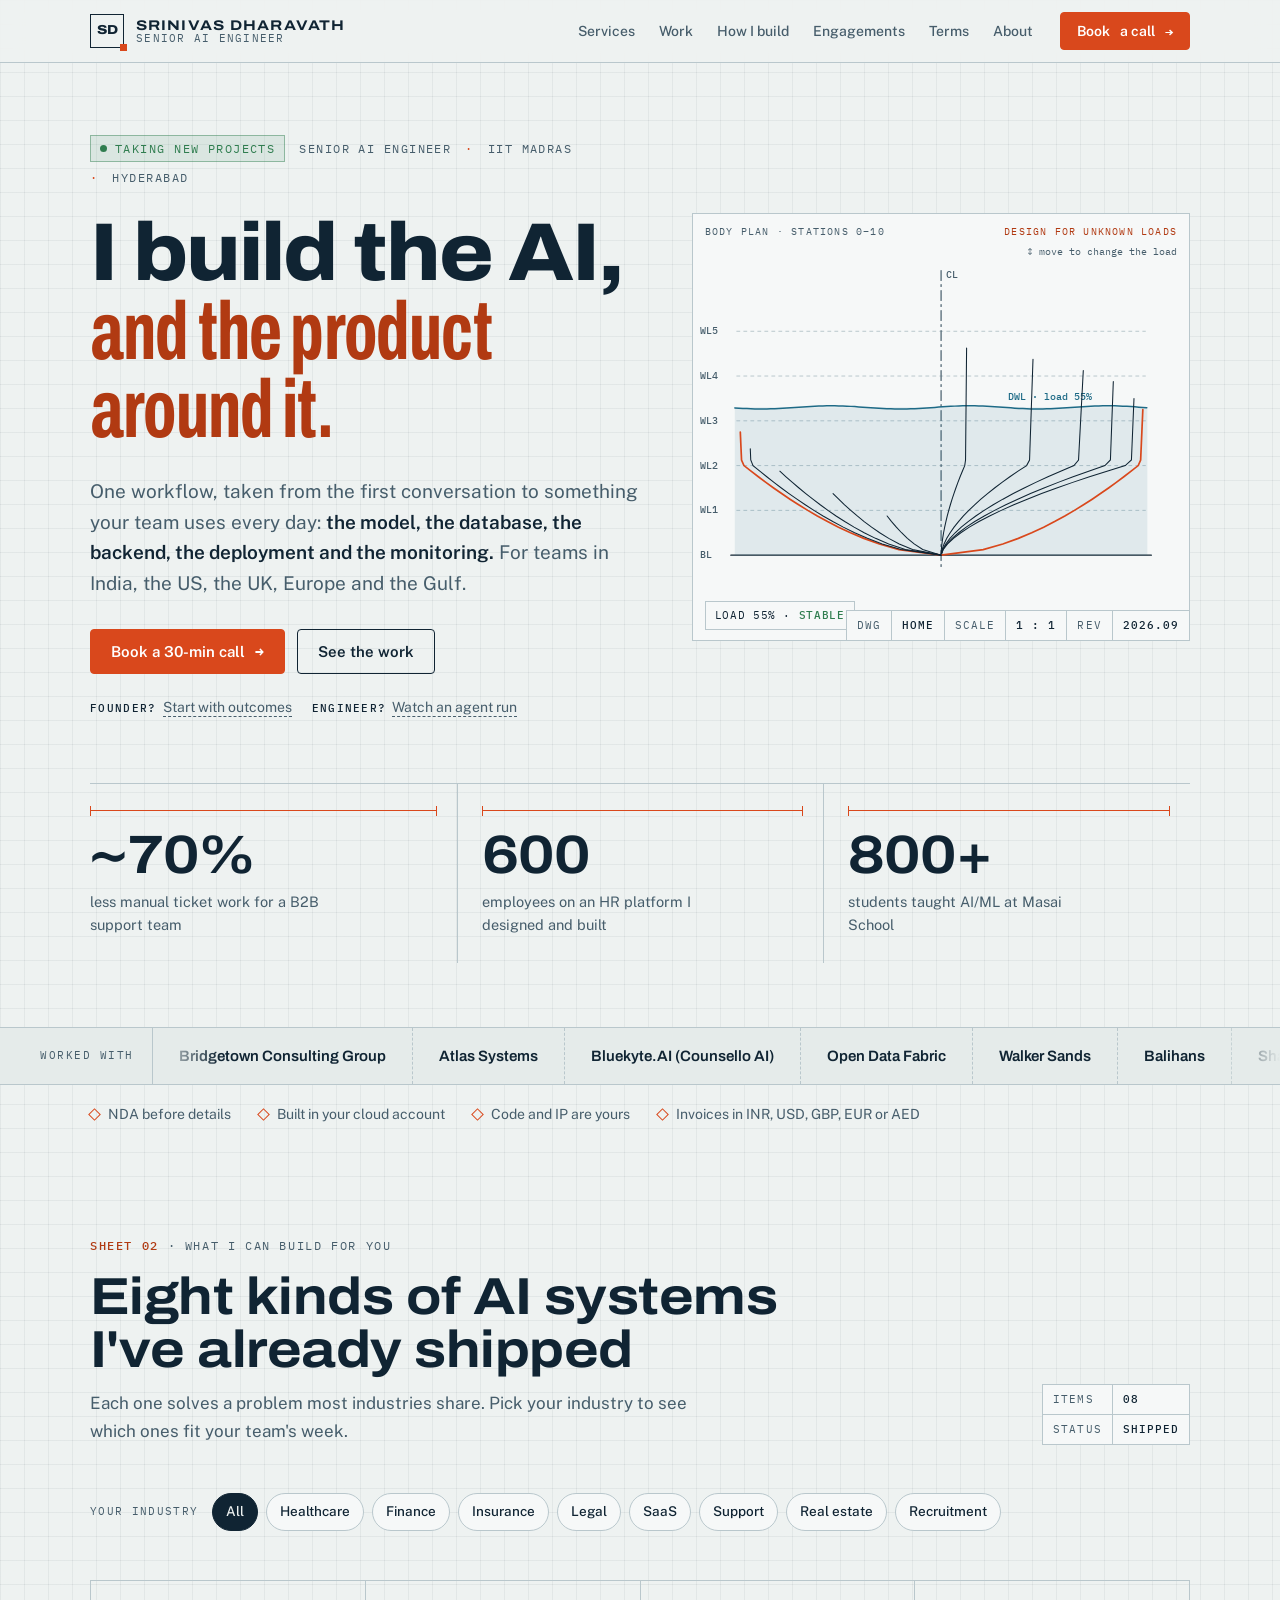
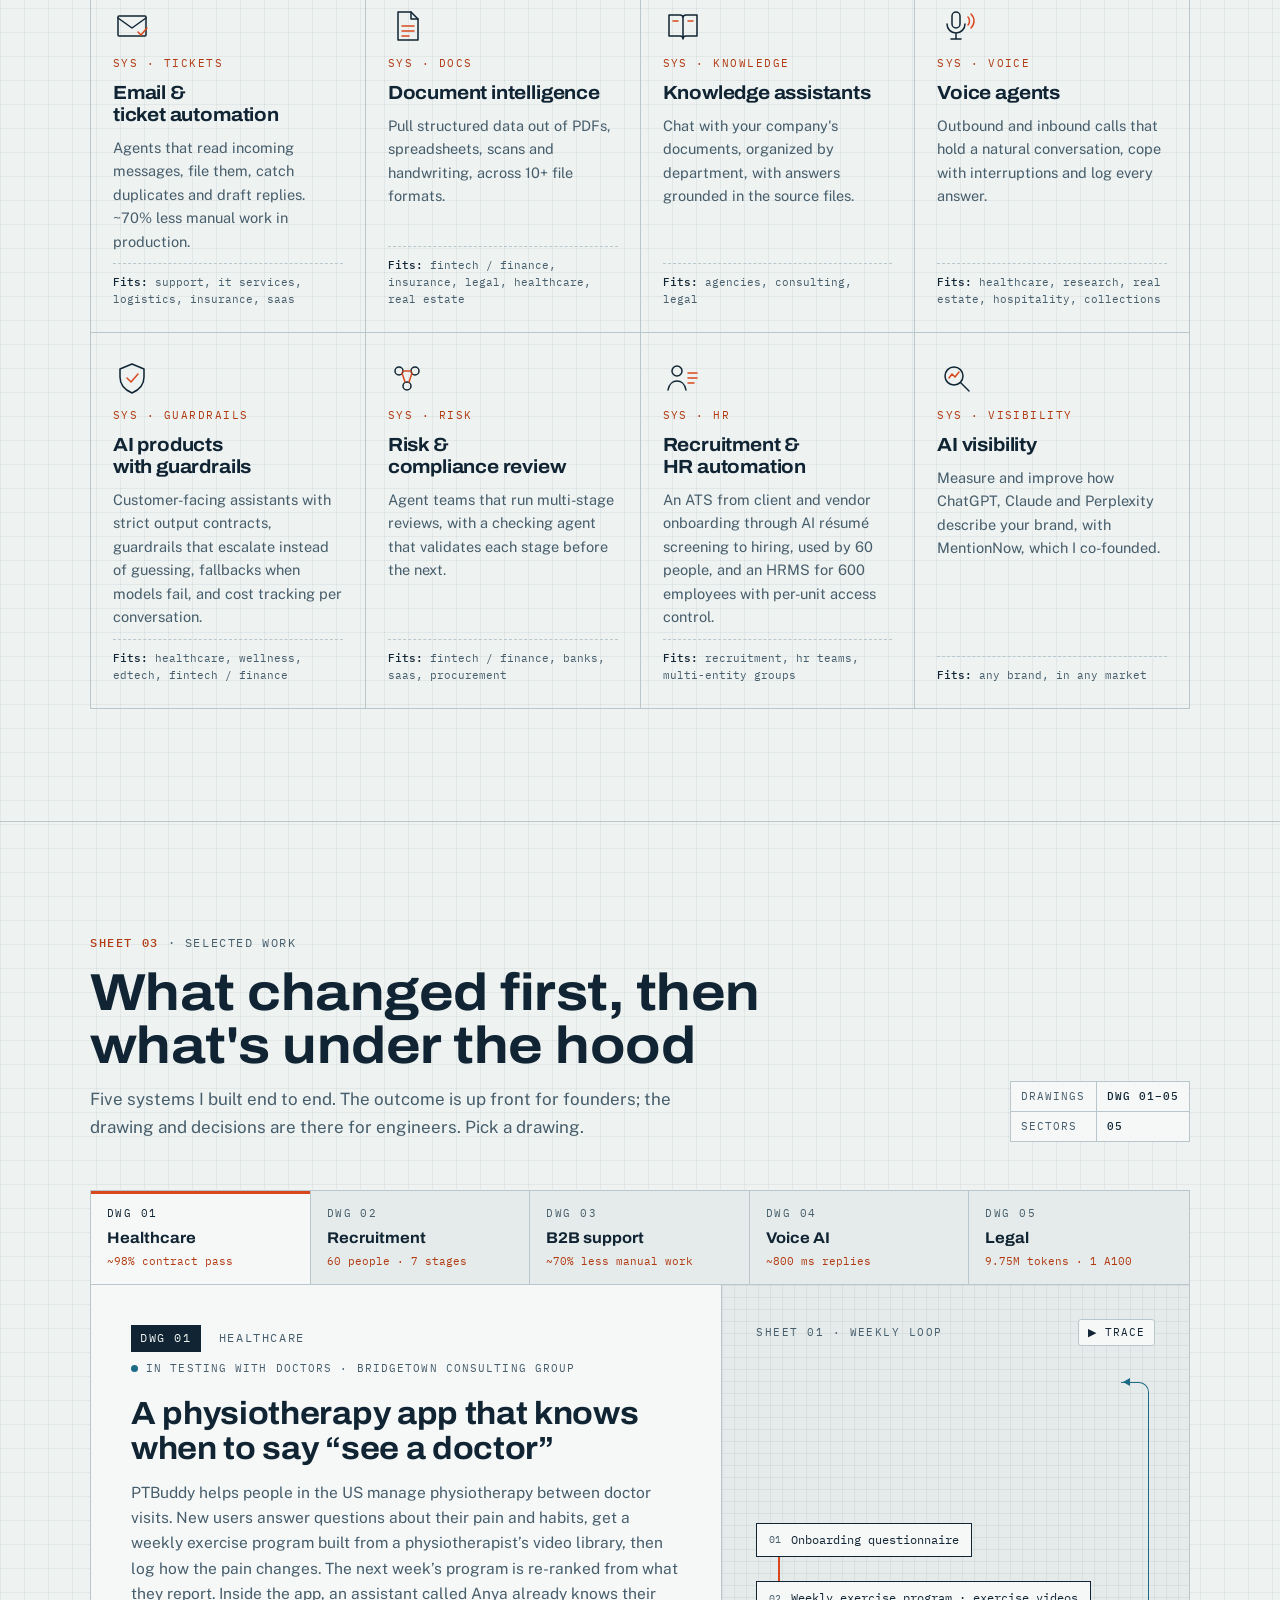
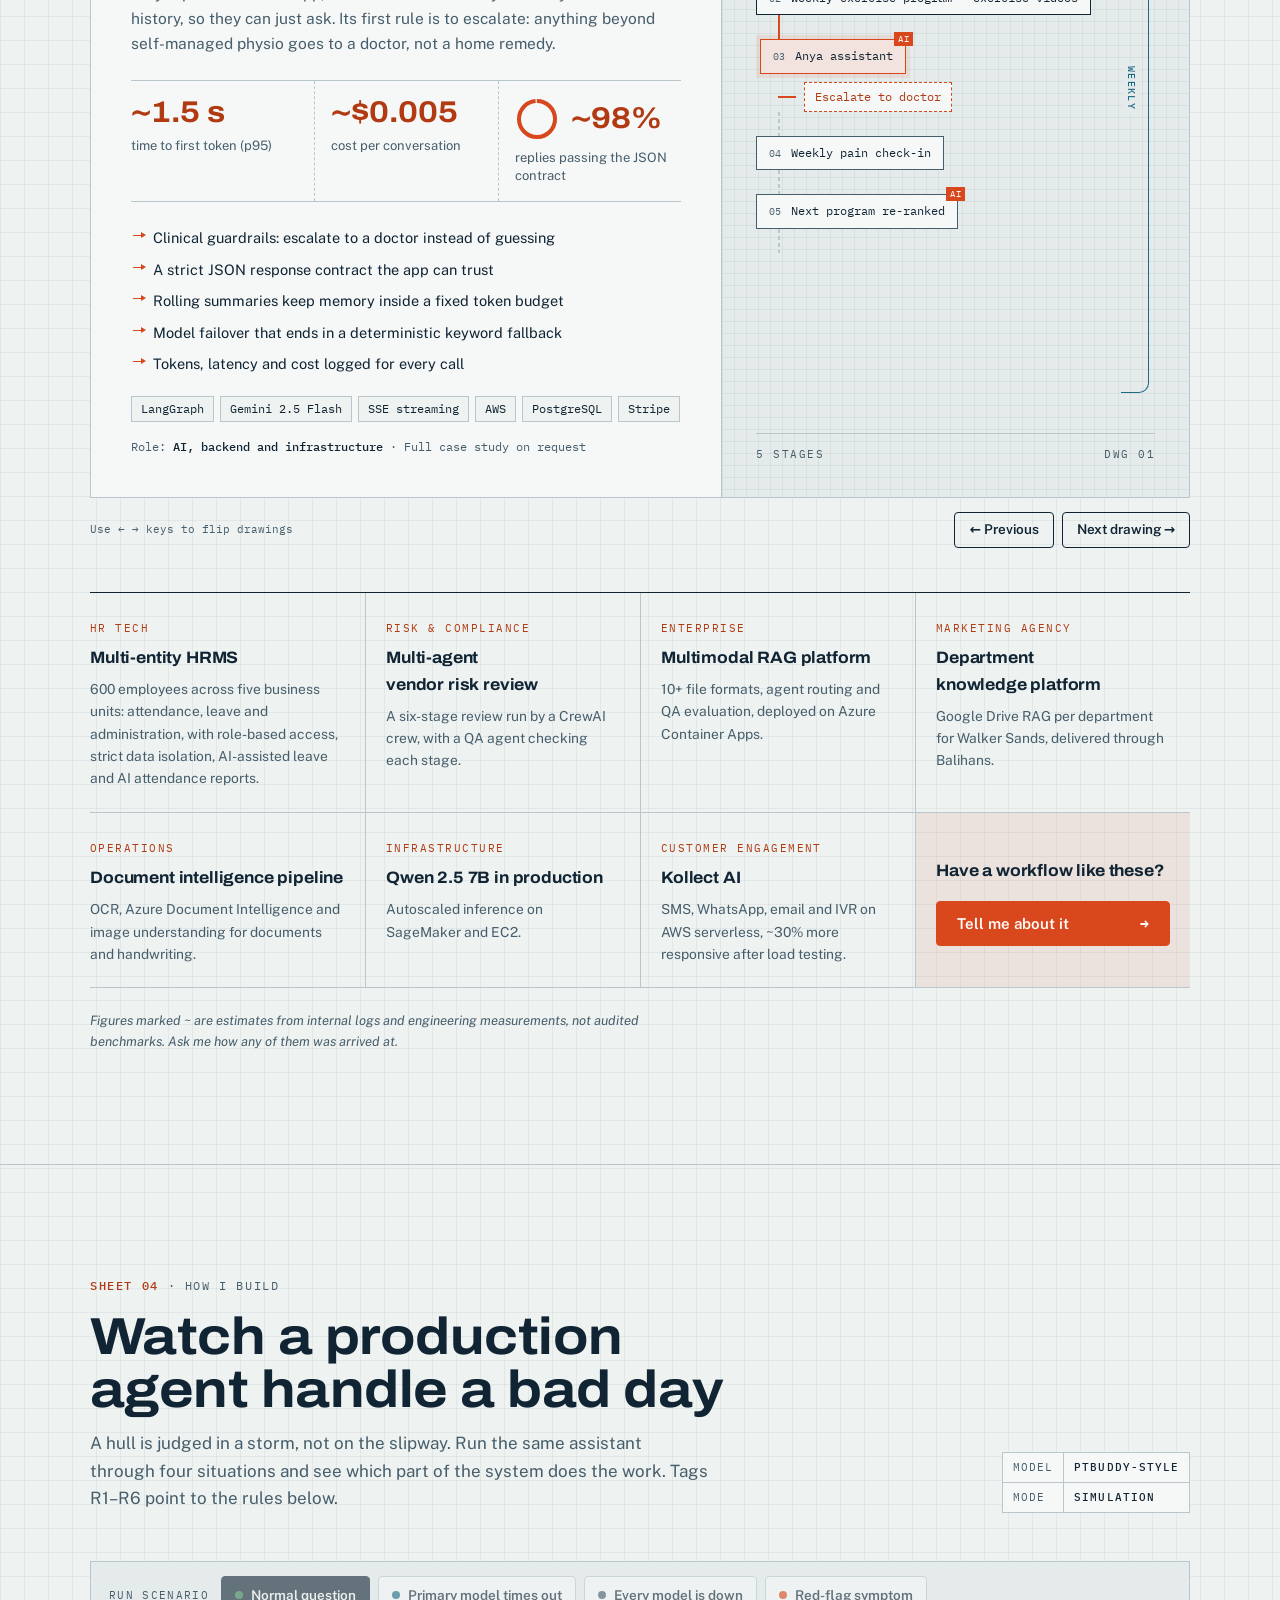
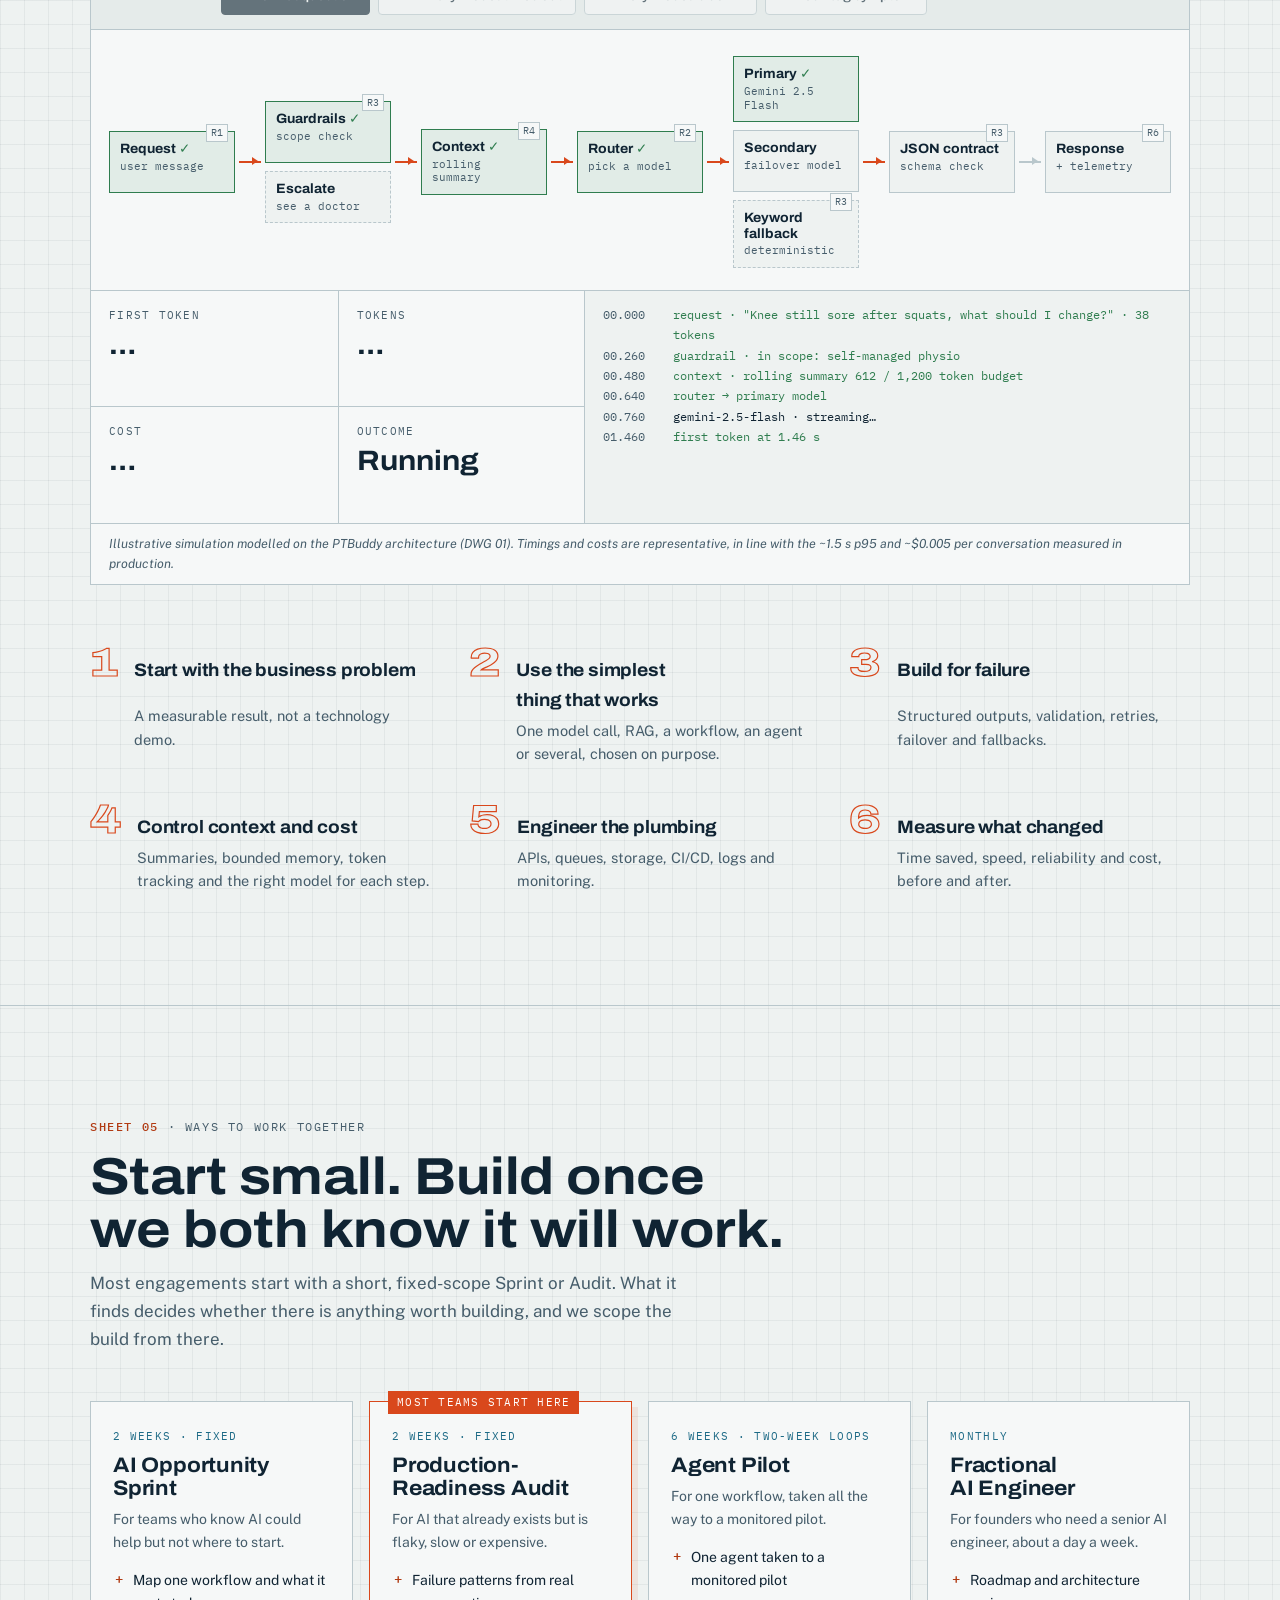
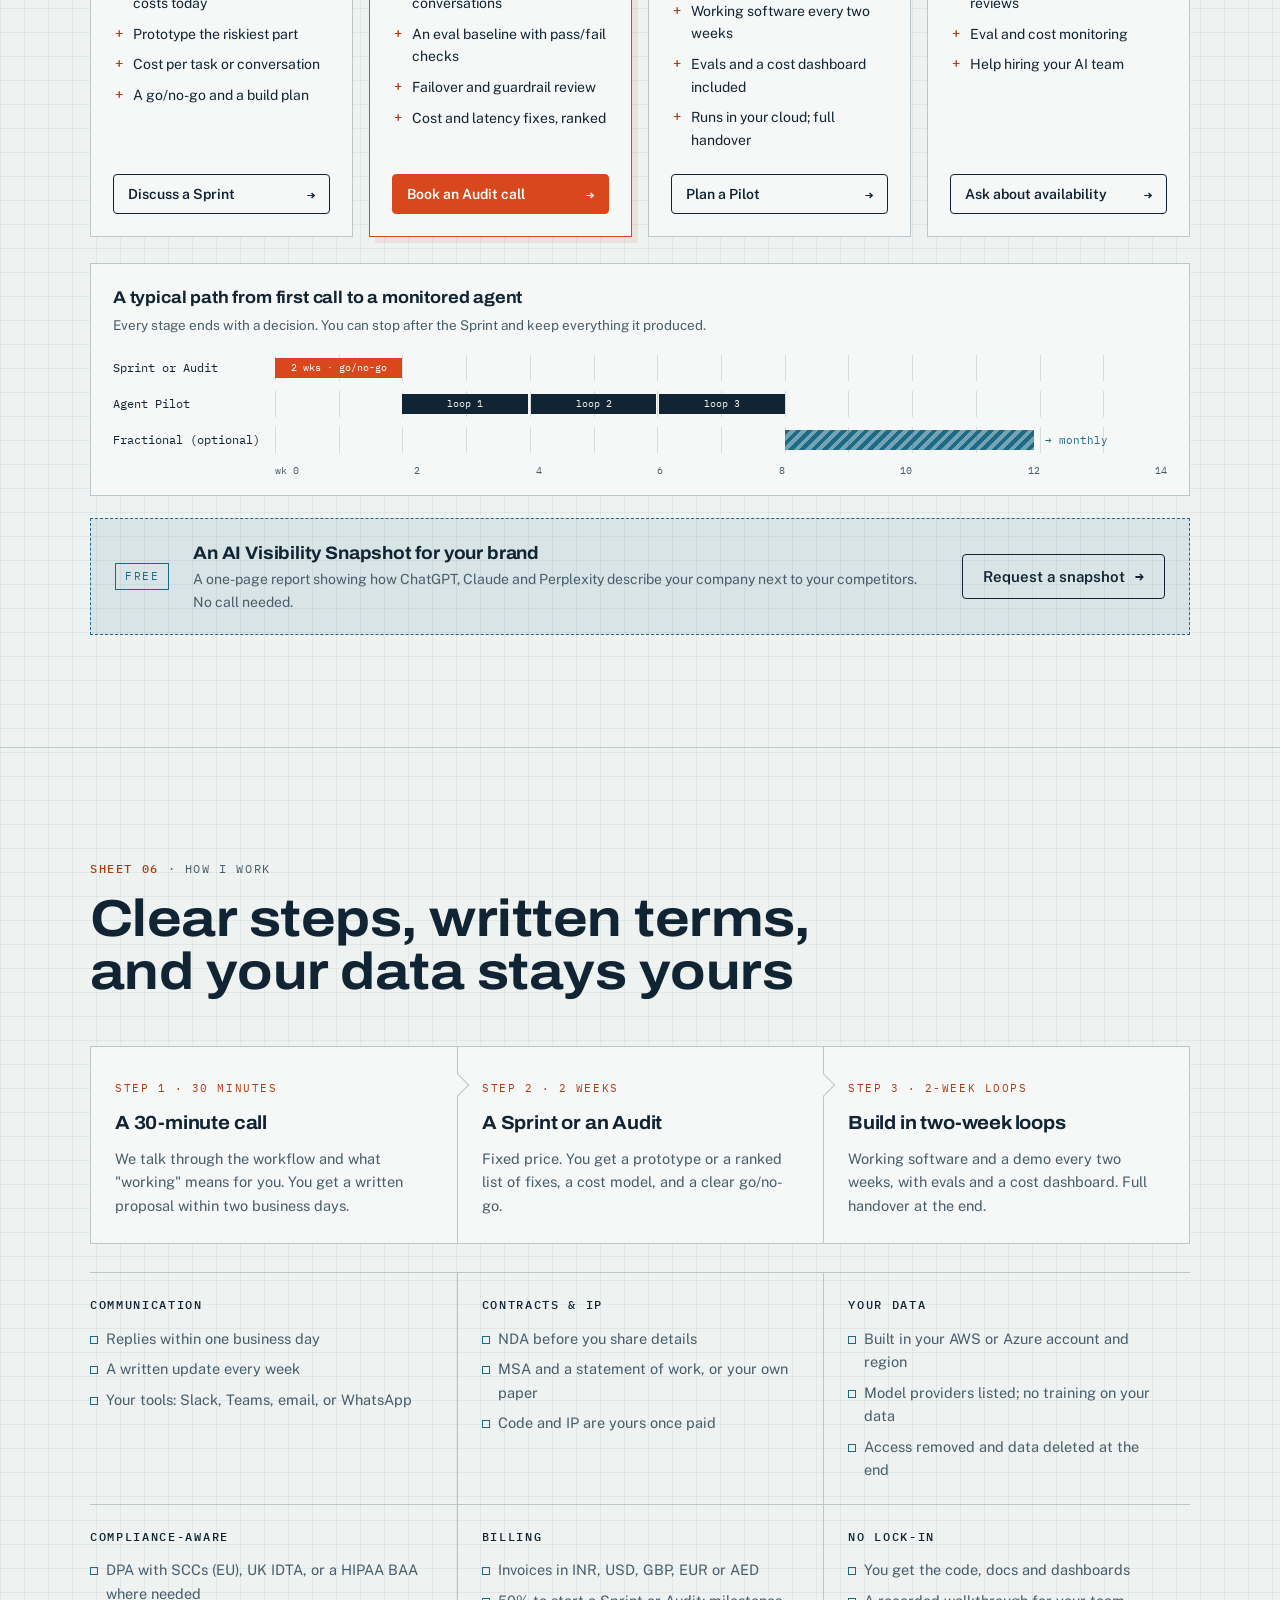
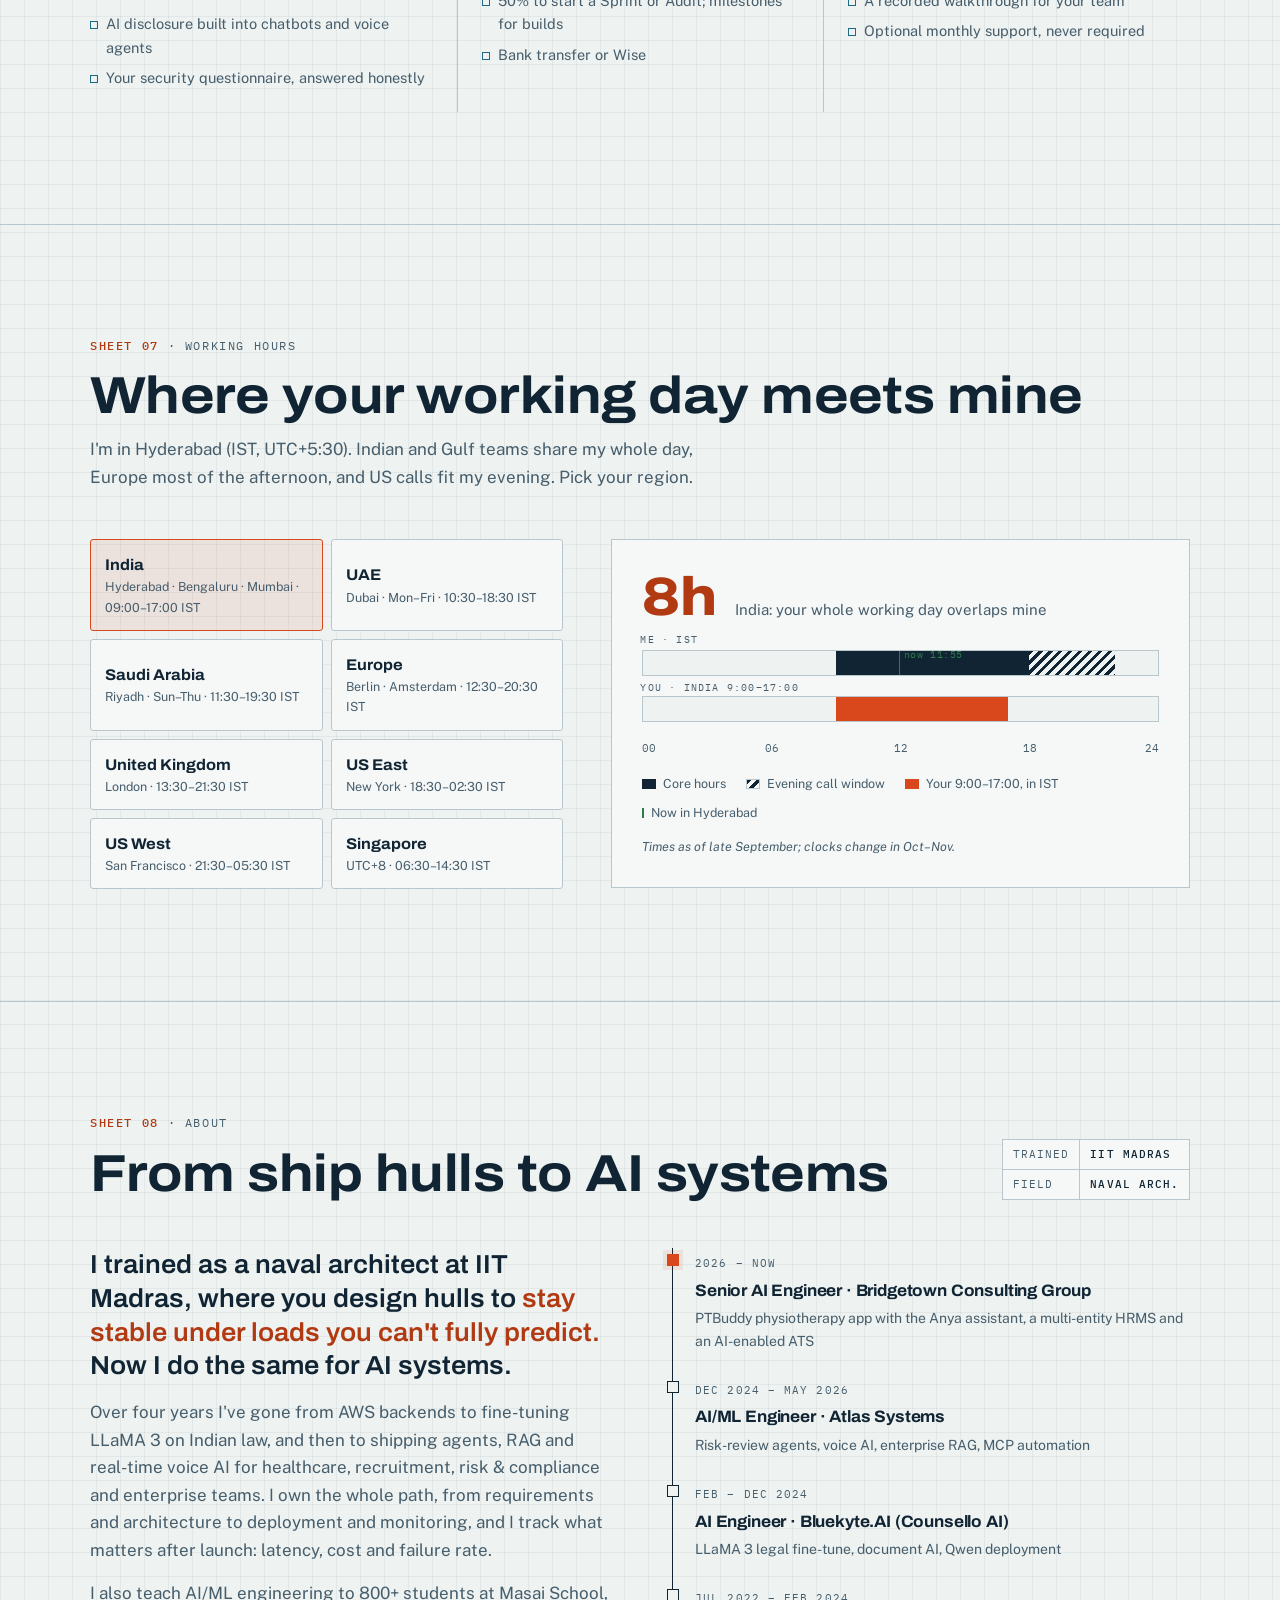
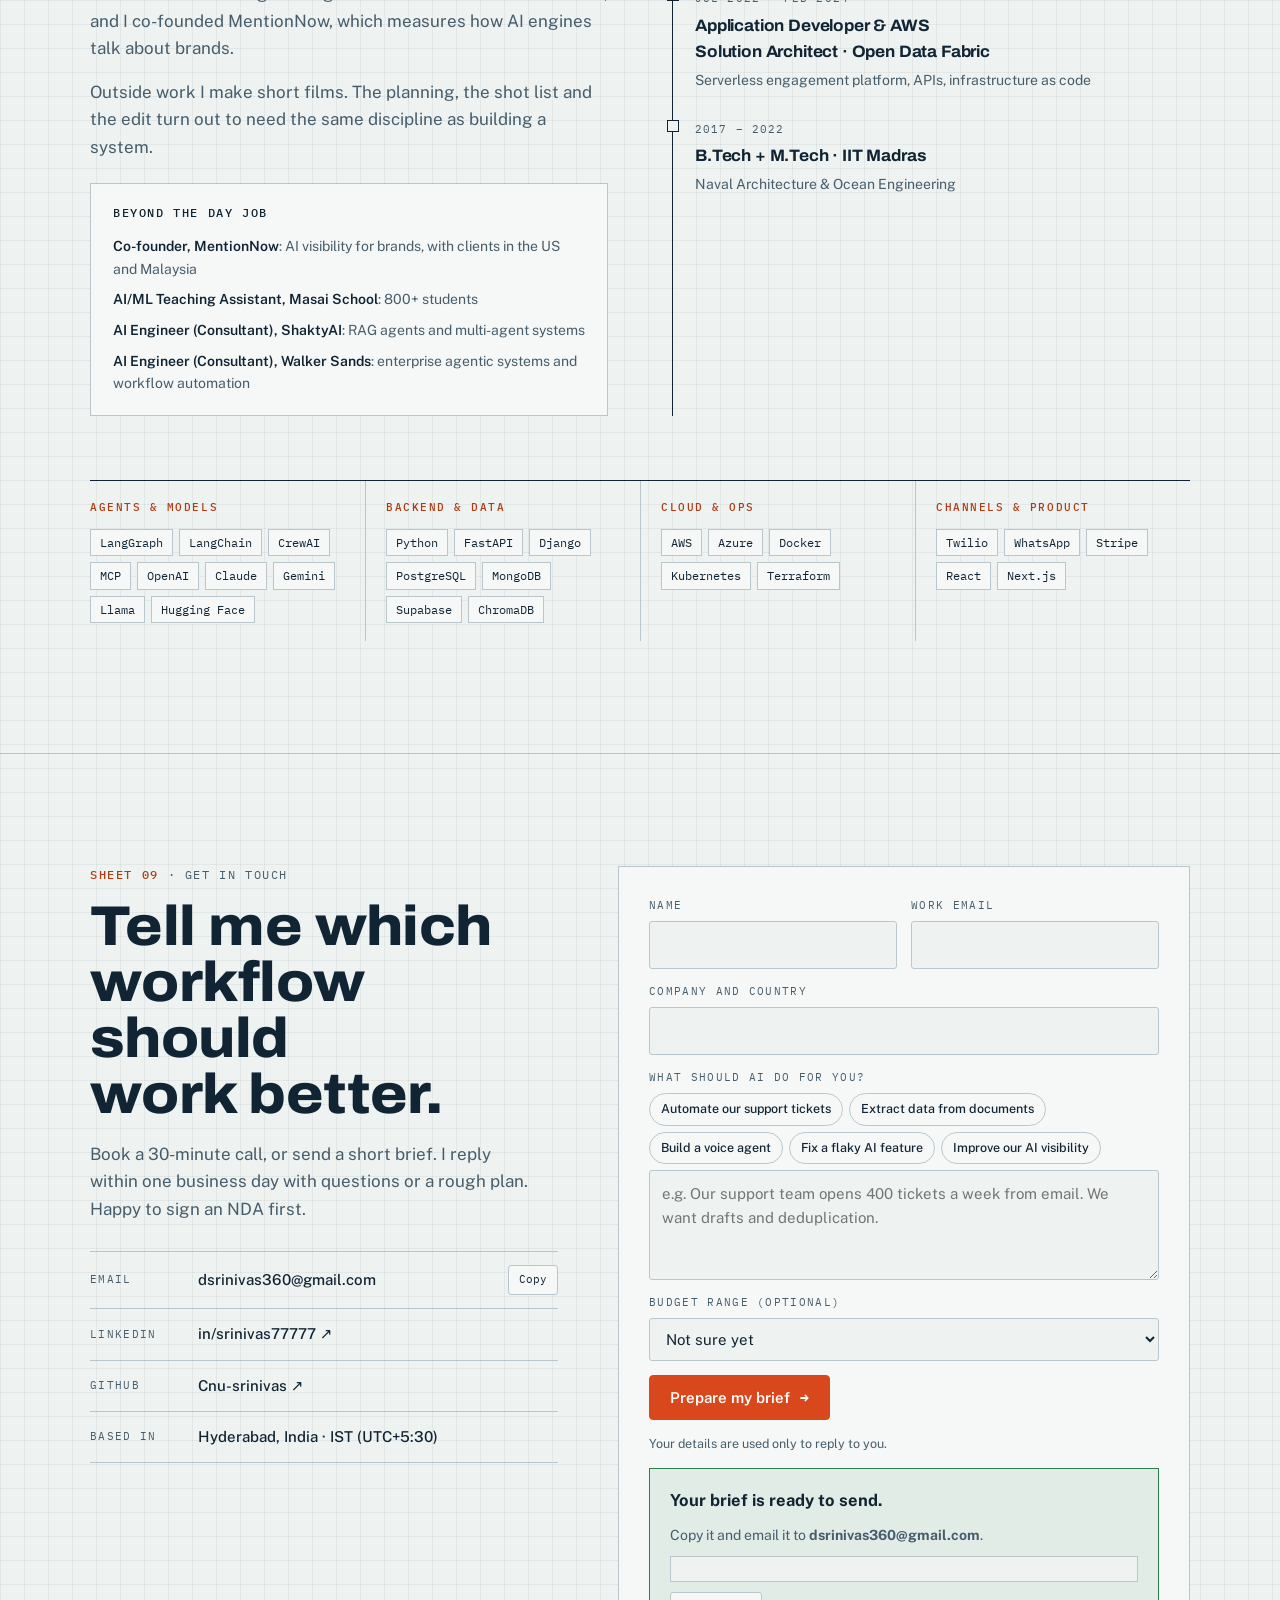
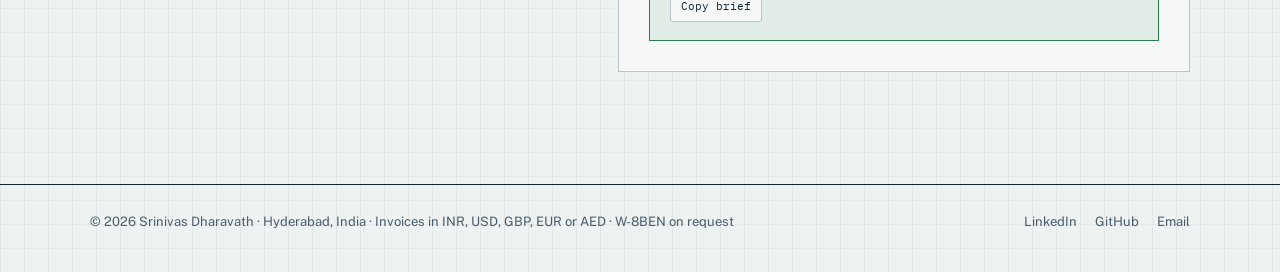
==== srinivas-portfolio (3).html @ 18f32ac7 "Design changes" ====
<!doctype html><html lang="en"><head><meta charset="utf-8"><meta name="viewport" content="width=device-width,initial-scale=1,viewport-fit=cover"></head><body>
<title>Srinivas Dharavath</title>
<meta name="description" content="Senior AI Engineer, IIT Madras. Agents, RAG, voice AI and the product around them, built end to end for teams in India, the US, the UK, Europe and the Gulf.">
<link rel="preconnect" href="https://fonts.googleapis.com">
<link rel="preconnect" href="https://fonts.gstatic.com" crossorigin>
<link href="https://fonts.googleapis.com/css2?family=Archivo:wdth,wght@62..125,400..800&family=Public+Sans:ital,wght@0,400;0,500;0,600;1,400&family=IBM+Plex+Mono:wght@400;500&display=swap" rel="stylesheet">
<style>
:root{
  --paper:#eef2f1; --panel:#e5ebea; --card:#f6f8f8;
  --ink:#102433; --ink-2:#465d6b; --rule:#b9c7cc; --rule-soft:#d3dde0;
  --grid:rgba(16,36,51,.055);
  --signal:#d9481c; --signal-ink:#b13a12; --signal-wash:rgba(217,72,28,.09);
  --sea:#1d6a86; --sea-wash:rgba(29,106,134,.10);
  --good:#2f7d4f; --good-wash:rgba(47,125,79,.10);
  --display:'Archivo','Arial Narrow',system-ui,sans-serif;
  --body:'Public Sans',system-ui,-apple-system,'Segoe UI',sans-serif;
  --mono:'IBM Plex Mono',ui-monospace,'SFMono-Regular',Menlo,monospace;
  --gut:clamp(16px,4vw,40px);
  --max:1180px;
}
@media (prefers-color-scheme:dark){
  :root:not([data-theme="light"]){
    color-scheme:dark;
    --paper:#0a1520; --panel:#0f1e2c; --card:#112231;
    --ink:#e3ebee; --ink-2:#93a8b3; --rule:#2a3e50; --rule-soft:#1d2f3f;
    --grid:rgba(227,235,238,.045);
    --signal:#ff6a3d; --signal-ink:#ff8d66; --signal-wash:rgba(255,106,61,.12);
    --sea:#62b8d7; --sea-wash:rgba(98,184,215,.12);
    --good:#6fcf97; --good-wash:rgba(111,207,151,.12);
  }
}
:root[data-theme="dark"]{
  color-scheme:dark;
  --paper:#0a1520; --panel:#0f1e2c; --card:#112231;
  --ink:#e3ebee; --ink-2:#93a8b3; --rule:#2a3e50; --rule-soft:#1d2f3f;
  --grid:rgba(227,235,238,.045);
  --signal:#ff6a3d; --signal-ink:#ff8d66; --signal-wash:rgba(255,106,61,.12);
  --sea:#62b8d7; --sea-wash:rgba(98,184,215,.12);
  --good:#6fcf97; --good-wash:rgba(111,207,151,.12);
}

*{box-sizing:border-box}
html{scroll-behavior:smooth;scroll-padding-top:78px}
body{
  margin:0;background:var(--paper);color:var(--ink);
  font-family:var(--body);font-size:16.5px;line-height:1.62;
  -webkit-font-smoothing:antialiased;overflow-x:clip;
  background-image:linear-gradient(var(--grid) 1px,transparent 1px),linear-gradient(90deg,var(--grid) 1px,transparent 1px);
  background-size:24px 24px;
}
::selection{background:var(--signal);color:#fff}
a{color:inherit}
button{font:inherit}
:focus-visible{outline:2px solid var(--signal);outline-offset:3px;border-radius:2px}
.wrap{max-width:var(--max);margin:0 auto;padding-inline:var(--gut)}
h1,h2,h3,h4{font-family:var(--display);margin:0;text-wrap:balance;letter-spacing:-.01em}
p{margin:0}
.label{font-family:var(--mono);font-size:11.5px;letter-spacing:.14em;text-transform:uppercase;color:var(--ink-2)}
.label b{color:var(--signal-ink);font-weight:500}
.tnum{font-variant-numeric:tabular-nums}

/* ——— Header ——— */
.top{position:sticky;top:env(safe-area-inset-top,0px);z-index:50;background:color-mix(in srgb,var(--paper) 88%,transparent);backdrop-filter:blur(10px);-webkit-backdrop-filter:blur(10px);border-bottom:1px solid var(--rule)}
.top .wrap{display:flex;align-items:center;gap:16px;min-height:62px}
.progress{position:absolute;left:0;bottom:-1px;height:2px;width:100%;background:var(--signal);transform-origin:left;transform:scaleX(0)}
.mark{display:flex;align-items:center;gap:12px;text-decoration:none;flex:none}
.mark .sq{width:34px;height:34px;border:1.5px solid var(--ink);display:grid;place-items:center;font-family:var(--display);font-weight:800;font-stretch:115%;font-size:13px;position:relative}
.mark .sq::after{content:"";position:absolute;right:-4px;bottom:-4px;width:7px;height:7px;background:var(--signal)}
.mark .nm{font-family:var(--display);font-weight:700;font-stretch:118%;font-size:14px;letter-spacing:.08em;text-transform:uppercase;line-height:1.1}
.mark .nm small{display:block;font-family:var(--mono);font-weight:400;font-size:10.5px;letter-spacing:.12em;color:var(--ink-2)}
.nav{display:flex;gap:2px;margin-left:auto}
.nav a{text-decoration:none;font-size:14px;font-weight:500;color:var(--ink-2);padding:8px 11px;border-radius:4px;position:relative}
.nav a:hover{color:var(--ink);background:var(--panel)}
.nav a.on{color:var(--ink)}
.nav a.on::after{content:"";position:absolute;left:11px;right:11px;bottom:2px;height:2px;background:var(--signal)}
.btn{display:inline-flex;align-items:center;gap:10px;text-decoration:none;cursor:pointer;font-family:var(--body);font-weight:600;font-size:15px;line-height:1;padding:14px 20px;border-radius:4px;border:1.5px solid var(--ink);background:transparent;color:var(--ink);transition:background .2s,color .2s,border-color .2s,transform .15s}
.btn:hover{background:var(--ink);color:var(--paper)}
.btn:active{transform:translateY(1px)}
.btn.primary{background:var(--signal);border-color:var(--signal);color:#fff}
.btn.primary:hover{background:var(--ink);border-color:var(--ink);color:var(--paper)}
.btn .arr{font-family:var(--mono);transition:transform .2s}
.btn:hover .arr{transform:translateX(3px)}
.top .btn{padding:11px 16px;font-size:14px}
.menu-btn{display:none;appearance:none;border:1.5px solid var(--ink);background:transparent;color:var(--ink);width:42px;height:40px;border-radius:4px;cursor:pointer;place-items:center;flex:none}
.menu-btn span{display:block;width:18px;height:1.5px;background:currentColor;position:relative;transition:transform .25s}
.menu-btn span::before,.menu-btn span::after{content:"";position:absolute;left:0;width:18px;height:1.5px;background:currentColor;transition:transform .25s}
.menu-btn span::before{top:-6px}.menu-btn span::after{top:6px}
.menu-btn[aria-expanded="true"] span{background:transparent}
.menu-btn[aria-expanded="true"] span::before{transform:translateY(6px) rotate(45deg)}
.menu-btn[aria-expanded="true"] span::after{transform:translateY(-6px) rotate(-45deg)}
.mnav{border-top:1px solid var(--rule);background:var(--paper)}
.mnav .wrap{display:grid;gap:0;padding-block:8px 16px}
.mnav a{text-decoration:none;font-family:var(--display);font-weight:600;font-stretch:106%;font-size:20px;padding:12px 0;border-bottom:1px solid var(--rule-soft);display:flex;justify-content:space-between}
.mnav a span{font-family:var(--mono);font-size:11px;color:var(--ink-2);letter-spacing:.12em;align-self:center}
@media(max-width:960px){.nav{display:none}.menu-btn{display:grid}.top .btn{margin-left:auto}}
@media(max-width:480px){.top .wrap{gap:10px}.mark{gap:9px}.mark .nm{font-size:12px;font-stretch:100%;letter-spacing:.04em}.mark .nm small{display:none}.top .btn .t2{display:none}.top .btn{padding:10px 12px}}
@media(max-width:360px){.mark .nm{display:none}}

.totop{position:fixed;right:18px;bottom:calc(18px + env(safe-area-inset-bottom,0px));z-index:45;width:46px;height:46px;border-radius:4px;border:1.5px solid var(--ink);background:var(--card);color:var(--ink);cursor:pointer;font-family:var(--mono);font-size:16px;box-shadow:4px 4px 0 var(--signal-wash)}
.totop:hover{background:var(--ink);color:var(--paper)}

/* ——— Sheets ——— */
.sheet{padding-block:clamp(64px,9vw,112px);position:relative}
.sheet+.sheet{border-top:1px solid var(--rule)}
.sheet-head{display:grid;grid-template-columns:1fr auto;gap:12px 32px;align-items:end;margin-bottom:clamp(30px,5vw,48px)}
.sheet-head h2{font-size:clamp(30px,4.4vw,52px);font-weight:700;font-stretch:112%;line-height:1.02;margin-top:14px}
.sheet-head p{color:var(--ink-2);max-width:62ch;margin-top:14px;font-size:17px}
.tb{display:grid;grid-template-columns:auto auto;border:1px solid var(--rule);font-family:var(--mono);font-size:10.5px;letter-spacing:.1em;text-transform:uppercase;background:var(--card)}
.tb span{padding:6px 10px;border-right:1px solid var(--rule);border-bottom:1px solid var(--rule);color:var(--ink-2)}
.tb span:nth-child(2n){border-right:none;color:var(--ink);font-weight:500}
.tb span:nth-last-child(-n+2){border-bottom:none}
@media(max-width:700px){.sheet-head{grid-template-columns:1fr}.sheet-head .tb{justify-self:start}}

/* ——— Hero ——— */
.hero{padding-block:clamp(40px,6vw,72px) 0}
.hero-grid{display:grid;grid-template-columns:minmax(0,1.05fr) minmax(0,.95fr);gap:clamp(28px,4vw,56px);align-items:center}
.eyebrow{font-family:var(--mono);font-size:12px;letter-spacing:.12em;text-transform:uppercase;color:var(--ink-2);display:flex;flex-wrap:wrap;gap:6px 14px;margin-bottom:26px;align-items:center}
.eyebrow .avail{display:inline-flex;align-items:center;gap:8px;color:var(--good);border:1px solid color-mix(in srgb,var(--good) 45%,transparent);padding:3px 9px;background:var(--good-wash)}
.eyebrow .avail::before{content:"";width:7px;height:7px;border-radius:50%;background:var(--good);animation:blink 2s ease-in-out infinite}
@keyframes blink{50%{opacity:.3}}
.eyebrow span.sep::before{content:"·";margin-right:14px;color:var(--signal)}
.hero h1{font-size:clamp(40px,6.4vw,82px);font-weight:800;font-stretch:108%;line-height:.96;letter-spacing:-.025em}
.hero h1 .w{display:inline-block;animation:up .8s cubic-bezier(.2,.7,.2,1) both}
.hero h1 em{font-style:normal;color:var(--signal-ink);font-stretch:62%;font-weight:700;letter-spacing:-.01em}
@keyframes up{from{opacity:0;transform:translateY(.35em)}}
.hero .lede{font-size:clamp(17px,1.6vw,19px);color:var(--ink-2);max-width:54ch;margin:26px 0 30px}
.hero .lede strong{color:var(--ink);font-weight:600}
.cta{display:flex;flex-wrap:wrap;gap:12px}
.paths{display:flex;flex-wrap:wrap;gap:8px 20px;margin-top:22px;font-size:14px;color:var(--ink-2)}
.paths a{text-decoration:none;border-bottom:1px dashed var(--ink-2);padding-bottom:1px}
.paths a:hover{color:var(--signal-ink);border-color:var(--signal)}
.paths b{font-family:var(--mono);font-weight:500;font-size:11px;letter-spacing:.12em;text-transform:uppercase;color:var(--ink);margin-right:6px}
.drawing{position:relative;border:1px solid var(--rule);background:var(--card);aspect-ratio:1/0.86;max-width:100%;margin:0;cursor:crosshair;touch-action:pan-y}
.drawing canvas{position:absolute;inset:0;width:100%;height:100%;display:block}
.drawing .corner{position:absolute;font-family:var(--mono);font-size:10px;letter-spacing:.12em;text-transform:uppercase;color:var(--ink-2);pointer-events:none}
.drawing .c-tl{top:10px;left:12px}
.drawing .c-tr{top:10px;right:12px;color:var(--signal-ink)}
.cad{position:absolute;left:12px;bottom:10px;font-family:var(--mono);font-size:10.5px;letter-spacing:.06em;color:var(--ink);background:var(--card);border:1px solid var(--rule);padding:5px 9px;pointer-events:none;font-variant-numeric:tabular-nums}
.cad b{color:var(--good);font-weight:500}
.cad b.warn{color:var(--signal-ink)}
.drawing .tb{position:absolute;right:-1px;bottom:-1px;grid-template-columns:repeat(6,auto);pointer-events:none}
.drawing .tb span{border-bottom:none}
.drawing .tb span:nth-child(2n){border-right:1px solid var(--rule)}
.drawing .tb span:last-child{border-right:none}
.hint{position:absolute;top:30px;right:12px;font-family:var(--mono);font-size:10px;color:var(--ink-2);pointer-events:none;transition:opacity .4s}
@media(max-width:900px){.hero-grid{grid-template-columns:1fr}.drawing{aspect-ratio:1/0.72}}
@media(max-width:560px){.drawing .tb{display:none}}

.dims{display:grid;grid-template-columns:repeat(3,1fr);margin-top:clamp(40px,6vw,64px);border-top:1px solid var(--rule)}
.dim{padding:22px 20px 26px 0}
.dim+.dim{padding-left:24px;border-left:1px solid var(--rule)}
.dim .rl{display:flex;align-items:center;margin-bottom:12px;color:var(--signal)}
.dim .rl i{flex:1;height:1px;background:currentColor;transform-origin:left;animation:grow 1.2s .3s cubic-bezier(.2,.7,.2,1) both}
.dim .rl::before,.dim .rl::after{content:"";width:1px;height:10px;background:currentColor}
@keyframes grow{from{transform:scaleX(0)}}
.dim b{display:block;font-family:var(--display);font-weight:700;font-stretch:112%;font-size:clamp(34px,4.6vw,54px);line-height:1;font-variant-numeric:tabular-nums}
.dim span{display:block;color:var(--ink-2);font-size:14.5px;margin-top:8px;max-width:28ch}
@media(max-width:640px){.dims{grid-template-columns:1fr}.dim+.dim{padding-left:0;border-left:none;border-top:1px solid var(--rule)}}

.clients{border-block:1px solid var(--rule);background:var(--panel);margin-top:clamp(40px,6vw,64px);overflow:hidden}
.clients .row{display:flex;align-items:stretch}
.clients .lbl{flex:none;display:flex;align-items:center;padding:0 18px 0 var(--gut);border-right:1px solid var(--rule);font-family:var(--mono);font-size:11px;letter-spacing:.14em;text-transform:uppercase;color:var(--ink-2);background:var(--panel);position:relative;z-index:1}
.track-mask{overflow:hidden;flex:1;mask-image:linear-gradient(90deg,transparent,#000 6%,#000 94%,transparent)}
.track{display:flex;width:max-content;animation:slide 48s linear infinite}
.track span{padding:16px 26px;font-family:var(--display);font-weight:600;font-size:15px;white-space:nowrap;border-right:1px dashed var(--rule)}
.clients:hover .track{animation-play-state:paused}
@keyframes slide{to{transform:translateX(-50%)}}
.assure{display:flex;flex-wrap:wrap;gap:10px 28px;padding:18px 0 0;font-size:14px;color:var(--ink-2)}
.assure span{display:inline-flex;align-items:center;gap:9px}
.assure span::before{content:"";width:7px;height:7px;border:1.5px solid var(--signal);transform:rotate(45deg)}

/* ——— Services + filter ——— */
.filter{display:flex;flex-wrap:wrap;gap:8px;align-items:center;margin-bottom:18px}
.filter .lab{font-family:var(--mono);font-size:11px;letter-spacing:.12em;text-transform:uppercase;color:var(--ink-2);margin-right:6px}
.chip{appearance:none;cursor:pointer;border:1px solid var(--rule);background:var(--card);color:var(--ink);font-size:13.5px;font-weight:500;padding:7px 13px;border-radius:99px;transition:background .2s,border-color .2s,color .2s}
.chip:hover{border-color:var(--ink-2)}
.chip[aria-pressed="true"]{background:var(--ink);color:var(--paper);border-color:var(--ink)}
.fcount{font-family:var(--mono);font-size:12px;color:var(--signal-ink);min-height:1.4em;margin-bottom:14px}
.svc-grid{display:grid;grid-template-columns:repeat(4,1fr);border-top:1px solid var(--rule);border-left:1px solid var(--rule)}
.svc{padding:26px 22px 24px;border-right:1px solid var(--rule);border-bottom:1px solid var(--rule);display:flex;flex-direction:column;gap:10px;transition:background .3s,opacity .3s,box-shadow .3s;position:relative}
.svc:hover{background:var(--card)}
.svc .ico{width:38px;height:38px;color:var(--ink)}
.svc .ico *{fill:none;stroke:currentColor;stroke-width:1.5;stroke-linecap:round;stroke-linejoin:round}
.svc .ico .ac{stroke:var(--signal)}
.svc:hover .ico .ac{animation:dash 1.2s ease}
@keyframes dash{from{stroke-dasharray:4 4;stroke-dashoffset:24}to{stroke-dashoffset:0}}
.svc .code{font-family:var(--mono);font-size:10.5px;letter-spacing:.14em;color:var(--signal-ink)}
.svc h3{font-size:19px;font-weight:700;font-stretch:108%;line-height:1.15}
.svc p{color:var(--ink-2);font-size:14.5px;flex:1}
.svc .fits{font-family:var(--mono);font-size:11px;line-height:1.55;color:var(--ink-2);border-top:1px dashed var(--rule);padding-top:10px}
.svc .fits b{color:var(--ink);font-weight:500}
.svc.dimmed{opacity:.28}
.svc.hit{background:var(--signal-wash);box-shadow:inset 0 3px 0 var(--signal)}
@media(max-width:1000px){.svc-grid{grid-template-columns:repeat(2,1fr)}}
@media(max-width:560px){.svc-grid{grid-template-columns:1fr}}

/* ——— Case register ——— */
.reg-tabs{display:grid;grid-template-columns:repeat(5,1fr);border:1px solid var(--rule);border-bottom:none;background:var(--panel);overflow-x:auto}
.reg-tab{appearance:none;cursor:pointer;border:none;border-right:1px solid var(--rule);background:transparent;color:var(--ink-2);text-align:left;padding:14px 16px;display:grid;gap:3px;position:relative;min-width:150px;transition:background .2s,color .2s}
.reg-tab:last-child{border-right:none}
.reg-tab .d{font-family:var(--mono);font-size:10.5px;letter-spacing:.14em}
.reg-tab .s{font-family:var(--display);font-weight:700;font-stretch:106%;font-size:15.5px;color:var(--ink)}
.reg-tab .m{font-family:var(--mono);font-size:11px;color:var(--signal-ink)}
.reg-tab:hover{background:var(--card)}
.reg-tab[aria-selected="true"]{background:var(--card);color:var(--ink)}
.reg-tab[aria-selected="true"]::before{content:"";position:absolute;left:0;right:0;top:0;height:3px;background:var(--signal)}
.reg-tab .bar{position:absolute;left:0;bottom:0;height:2px;background:var(--signal);width:0}
@media(max-width:900px){.reg-tabs{grid-template-columns:repeat(5,minmax(150px,1fr))}}
.case{display:grid;grid-template-columns:minmax(0,1.15fr) minmax(0,.85fr);border:1px solid var(--rule);background:var(--card)}
.case.enter{animation:fadein .45s ease both}
@keyframes fadein{from{opacity:0;transform:translateY(8px)}}
.case-main{padding:clamp(24px,3.4vw,40px);border-right:1px solid var(--rule)}
.case-meta{display:flex;flex-wrap:wrap;gap:8px 18px;align-items:center;margin-bottom:18px}
.case-meta .dwg{font-family:var(--mono);font-size:11.5px;letter-spacing:.14em;background:var(--ink);color:var(--paper);padding:4px 9px}
.status{font-family:var(--mono);font-size:11px;letter-spacing:.1em;text-transform:uppercase;color:var(--ink-2);display:inline-flex;align-items:center;gap:8px}
.status::before{content:"";width:7px;height:7px;border-radius:50%;background:var(--sea)}
.status.live::before{background:var(--good);box-shadow:0 0 0 3px var(--good-wash);animation:blink 2s ease-in-out infinite}
.case h3{font-size:clamp(23px,2.7vw,32px);font-weight:700;font-stretch:106%;line-height:1.1;margin-bottom:14px}
.case .story{color:var(--ink-2);font-size:15.5px;max-width:62ch}
.metrics{display:grid;grid-template-columns:repeat(3,1fr);margin:24px 0;border-block:1px solid var(--rule)}
.metric{padding:16px 14px 16px 0;display:grid;gap:8px;align-content:start}
.metric+.metric{padding-left:16px;border-left:1px dashed var(--rule)}
.metric .top-row{display:flex;align-items:center;gap:12px}
.metric b{display:block;font-family:var(--display);font-weight:700;font-stretch:110%;font-size:clamp(24px,2.6vw,30px);line-height:1.05;color:var(--signal-ink);font-variant-numeric:tabular-nums}
.metric span.l{font-size:13px;color:var(--ink-2);line-height:1.4}
.ring{width:44px;height:44px;flex:none;transform:rotate(-90deg)}
.ring circle{fill:none;stroke-width:4}
.ring .trk{stroke:var(--rule-soft)}
.ring .val{stroke:var(--signal);stroke-linecap:butt;transition:stroke-dashoffset 1.3s cubic-bezier(.2,.7,.2,1)}
.less{display:grid;gap:4px;font-family:var(--mono);font-size:10px;color:var(--ink-2)}
.less div{display:grid;grid-template-columns:40px 1fr;align-items:center;gap:6px}
.less i{display:block;height:6px;background:var(--rule);transform-origin:left;transition:transform 1.2s cubic-bezier(.2,.7,.2,1)}
.less .after i{background:var(--signal)}
.pips{display:flex;flex-wrap:wrap;gap:3px}
.pips i{width:9px;height:9px;border:1px solid var(--signal);background:transparent;transition:background .2s}
.pips i.on{background:var(--signal)}
.decisions{list-style:none;padding:0;margin:0 0 20px;display:grid;gap:8px}
.decisions li{font-size:14.5px;padding-left:22px;position:relative}
.decisions li::before{content:"";position:absolute;left:2px;top:.6em;width:10px;height:1px;background:var(--signal)}
.decisions li::after{content:"";position:absolute;left:10px;top:calc(.6em - 3px);border:3.5px solid transparent;border-left:5px solid var(--signal)}
.stack{display:flex;flex-wrap:wrap;gap:6px}
.stack span{font-family:var(--mono);font-size:11.5px;border:1px solid var(--rule);padding:3px 9px;background:var(--paper)}
.role{margin-top:16px;font-family:var(--mono);font-size:11.5px;color:var(--ink-2)}
.role b{color:var(--ink);font-weight:500}
.schem{padding:clamp(22px,3vw,34px);background:var(--panel);display:flex;flex-direction:column;background-image:linear-gradient(var(--grid) 1px,transparent 1px),linear-gradient(90deg,var(--grid) 1px,transparent 1px);background-size:12px 12px}
.schem .head{display:flex;justify-content:space-between;align-items:center;margin-bottom:18px;font-family:var(--mono);font-size:10.5px;letter-spacing:.14em;text-transform:uppercase;color:var(--ink-2)}
.replay{appearance:none;border:1px solid var(--rule);background:var(--card);color:var(--ink);font-family:var(--mono);font-size:10.5px;letter-spacing:.1em;text-transform:uppercase;padding:4px 9px;cursor:pointer;border-radius:3px}
.replay:hover{border-color:var(--ink)}
.flow{list-style:none;margin:0;padding:0 44px 0 0;display:flex;flex-direction:column;position:relative;flex:1;justify-content:center}
.flow>li{position:relative;padding-bottom:24px}
.flow>li:last-child{padding-bottom:0}
.flow>li:not(:last-child)::after{content:"";position:absolute;left:22px;top:calc(100% - 24px);height:24px;width:1.5px;background:repeating-linear-gradient(var(--rule) 0 4px,transparent 4px 7px)}
.flow>li.done:not(:last-child)::after{background:var(--signal)}
.node{display:inline-flex;align-items:center;gap:10px;background:var(--card);border:1.5px solid var(--ink-2);color:var(--ink);padding:8px 12px;font-family:var(--mono);font-size:12px;line-height:1.35;position:relative;z-index:1;max-width:100%;transition:border-color .3s,background .3s,box-shadow .3s,transform .3s}
.node i{font-style:normal;font-size:10px;color:var(--ink-2);flex:none}
.node.ai::before{content:"AI";position:absolute;top:-8px;right:-8px;font-size:9px;letter-spacing:.06em;background:var(--signal);color:#fff;padding:1px 4px}
.node.end{border-style:double;border-width:3px}
li.done .node,.par.done .node{border-color:var(--ink)}
li.lit .node,.par.lit .node{border-color:var(--signal);background:color-mix(in srgb,var(--signal) 12%,var(--card));box-shadow:0 0 0 4px var(--signal-wash);transform:translateX(4px)}
.par{display:flex;flex-wrap:wrap;gap:6px;padding:8px;border:1px dashed var(--ink-2);position:relative;z-index:1;background:var(--panel)}
.par .node{font-size:11.5px;padding:6px 10px}
.side{display:flex;align-items:center;gap:8px;margin-top:8px;margin-left:22px;font-family:var(--mono);font-size:11.5px;color:var(--signal-ink)}
.side::before{content:"";width:18px;height:1.5px;background:var(--signal)}
.side span{border:1.5px dashed var(--signal);padding:5px 10px;background:var(--card)}
.loop{position:absolute;right:6px;top:18px;bottom:18px;width:28px;border:1.5px solid var(--sea);border-left:none;border-radius:0 10px 10px 0;transition:opacity .4s}
.loop::after{content:"";position:absolute;top:-5px;left:-2px;border:4.5px solid transparent;border-right:7px solid var(--sea)}
.loop b{position:absolute;right:-9px;top:50%;transform:translateY(-50%) rotate(90deg);font-family:var(--mono);font-size:10px;font-weight:500;letter-spacing:.14em;text-transform:uppercase;color:var(--sea);background:var(--panel);padding:0 4px;white-space:nowrap}
.loop.go{animation:loopflash .9s ease}
@keyframes loopflash{50%{border-color:var(--signal);box-shadow:4px 0 0 var(--signal-wash)}}
.schem .cap{margin-top:22px;padding-top:12px;border-top:1px solid var(--rule);display:flex;justify-content:space-between;gap:12px;font-family:var(--mono);font-size:10.5px;letter-spacing:.14em;text-transform:uppercase;color:var(--ink-2)}
.reg-foot{display:flex;justify-content:space-between;align-items:center;gap:12px;margin-top:14px;flex-wrap:wrap}
.reg-foot .pn{display:flex;gap:8px}
.reg-foot .btn{padding:10px 14px;font-size:13.5px}
.reg-foot small{font-family:var(--mono);font-size:11px;color:var(--ink-2)}
@media(max-width:900px){.case{grid-template-columns:1fr}.case-main{border-right:none;border-bottom:1px solid var(--rule)}}
@media(max-width:520px){.metrics{grid-template-columns:1fr}.metric+.metric{padding-left:0;border-left:none;border-top:1px dashed var(--rule)}}

.more{display:grid;grid-template-columns:repeat(4,1fr);gap:0;margin-top:44px;border-top:1px solid var(--ink)}
.more div{padding:20px 20px 22px 0;border-bottom:1px solid var(--rule)}
.more div:not(:nth-child(4n+1)){padding-left:20px;border-left:1px solid var(--rule)}
.more .label{font-size:10.5px;color:var(--signal-ink)}
.more h4{font-size:16.5px;font-weight:700;font-stretch:106%;margin:6px 0 6px}
.more p{font-size:13.8px;color:var(--ink-2)}
.more .cta-cell{display:flex;flex-direction:column;justify-content:center;gap:10px;background:var(--signal-wash)}
@media(max-width:1000px){.more{grid-template-columns:1fr 1fr}.more div{padding-left:0!important;border-left:none!important}.more div:nth-child(2n){padding-left:20px!important;border-left:1px solid var(--rule)!important}}
@media(max-width:560px){.more{grid-template-columns:1fr}.more div:nth-child(2n){padding-left:0!important;border-left:none!important}}
.fine{margin-top:22px;font-size:13px;color:var(--ink-2);font-style:italic;max-width:70ch}

/* ——— Agent simulator ——— */
.sim{border:1px solid var(--rule);background:var(--card)}
.sim-bar{display:flex;flex-wrap:wrap;gap:8px;align-items:center;padding:14px 18px;border-bottom:1px solid var(--rule);background:var(--panel)}
.sim-bar .lab{font-family:var(--mono);font-size:11px;letter-spacing:.12em;text-transform:uppercase;color:var(--ink-2);margin-right:4px}
.scn{appearance:none;cursor:pointer;border:1.5px solid var(--rule);background:var(--card);color:var(--ink);font-size:13.5px;font-weight:600;padding:8px 13px;border-radius:4px;display:inline-flex;gap:8px;align-items:center;transition:border-color .2s,background .2s}
.scn i{font-style:normal;width:8px;height:8px;border-radius:50%}
.scn:hover{border-color:var(--ink-2)}
.scn[aria-pressed="true"]{border-color:var(--ink);background:var(--ink);color:var(--paper)}
.scn:disabled{cursor:wait;opacity:.6}
.pipe{display:flex;align-items:stretch;gap:0;padding:26px 18px 22px;overflow-x:auto}
.pcol{display:flex;flex-direction:column;gap:8px;justify-content:center;min-width:0;flex:1 1 0}
.ar{flex:0 0 22px;align-self:center;height:1.5px;background:var(--rule);position:relative;margin-inline:4px}
.ar::after{content:"";position:absolute;right:-1px;top:-4px;border:4.5px solid transparent;border-left:6px solid var(--rule)}
.ar.hot{background:var(--signal)}
.ar.hot::after{border-left-color:var(--signal)}
.stg{border:1.5px solid var(--rule);background:var(--paper);padding:9px 10px;min-height:62px;display:flex;flex-direction:column;gap:3px;position:relative;transition:border-color .25s,background .25s,opacity .25s,box-shadow .25s}
.stg .r{position:absolute;top:-8px;right:6px;font-family:var(--mono);font-size:9.5px;background:var(--card);border:1px solid var(--rule);padding:0 4px;color:var(--ink-2)}
.stg b{font-family:var(--display);font-weight:700;font-stretch:104%;font-size:13.5px;line-height:1.15}
.stg small{font-family:var(--mono);font-size:10.5px;color:var(--ink-2);line-height:1.3}
.stg.alt{border-style:dashed;min-height:48px}
.stg.run{border-color:var(--signal);background:color-mix(in srgb,var(--signal) 10%,var(--paper));box-shadow:0 0 0 4px var(--signal-wash)}
.stg.ok{border-color:var(--good);background:var(--good-wash)}
.stg.ok b::after{content:" ✓";color:var(--good)}
.stg.fail{border-color:var(--signal);background:var(--signal-wash)}
.stg.fail b::after{content:" ✕";color:var(--signal-ink)}
.stg.warn{border-color:var(--signal);background:var(--signal-wash)}
.stg.warn b::after{content:" !";color:var(--signal-ink)}
.stg.skip{opacity:.35}
.sim-low{display:grid;grid-template-columns:minmax(0,.9fr) minmax(0,1.1fr);border-top:1px solid var(--rule)}
.tele{display:grid;grid-template-columns:1fr 1fr;border-right:1px solid var(--rule)}
.tele div{padding:16px 18px;border-bottom:1px solid var(--rule)}
.tele div:nth-child(2n){border-left:1px solid var(--rule)}
.tele div:nth-last-child(-n+2){border-bottom:none}
.tele span{display:block;font-family:var(--mono);font-size:10.5px;letter-spacing:.12em;text-transform:uppercase;color:var(--ink-2)}
.tele b{display:block;font-family:var(--display);font-weight:700;font-stretch:110%;font-size:clamp(22px,2.4vw,28px);font-variant-numeric:tabular-nums;line-height:1.2;margin-top:4px}
.tele b.good{color:var(--good)}.tele b.warn{color:var(--signal-ink)}
.console{margin:0;padding:14px 18px;font-family:var(--mono);font-size:12px;line-height:1.7;list-style:none;height:232px;overflow:auto;background:var(--paper)}
.console li{display:grid;grid-template-columns:62px 1fr;gap:8px;animation:fadein .25s ease both}
.console .t{color:var(--ink-2);font-variant-numeric:tabular-nums}
.console .ok{color:var(--good)}.console .bad{color:var(--signal-ink)}
.console .cur::after{content:"▍";color:var(--signal);animation:blink 1s steps(1) infinite}
.sim-note{padding:10px 18px;border-top:1px solid var(--rule);font-size:12.5px;color:var(--ink-2);font-style:italic}
@media(max-width:1060px){
  .pipe{flex-direction:column;overflow:visible}
  .pcol{flex-direction:row;flex-wrap:wrap}
  .pcol .stg{flex:1 1 160px}
  .ar{flex:0 0 18px;width:1.5px;height:18px;margin:4px 0 4px 24px;align-self:flex-start}
  .ar::after{right:-4px;top:auto;bottom:-2px;border:4.5px solid transparent;border-top:6px solid var(--rule)}
  .ar.hot::after{border-top-color:var(--signal);border-left-color:transparent}
}
@media(max-width:760px){.sim-low{grid-template-columns:1fr}.tele{border-right:none;border-bottom:1px solid var(--rule)}}

/* ——— Rules ——— */
.rules{display:grid;grid-template-columns:repeat(3,1fr);gap:clamp(20px,3vw,36px) clamp(20px,3vw,44px);margin-top:clamp(40px,6vw,60px)}
.rule-item{display:grid;grid-template-columns:auto 1fr;gap:4px 16px;align-items:baseline;padding:10px;margin:-10px;border-radius:4px;transition:background .25s}
.rule-item.glow{background:var(--signal-wash)}
.rule-item .n{grid-row:span 2;font-family:var(--display);font-weight:800;font-stretch:125%;font-size:40px;line-height:.9;color:transparent;-webkit-text-stroke:1.2px var(--signal)}
.rule-item h3{font-size:18px;font-weight:700;font-stretch:106%}
.rule-item p{font-size:14.5px;color:var(--ink-2)}
@media(max-width:900px){.rules{grid-template-columns:1fr 1fr}}
@media(max-width:560px){.rules{grid-template-columns:1fr}}

/* ——— Engagements ——— */
.eng{display:grid;grid-template-columns:repeat(4,1fr);gap:16px;align-items:stretch}
.plan{border:1px solid var(--rule);background:var(--card);padding:26px 22px 22px;display:flex;flex-direction:column;position:relative;transition:transform .25s,box-shadow .25s}
.plan:hover{transform:translateY(-4px);box-shadow:6px 6px 0 var(--grid)}
.plan.pick{border:1.5px solid var(--signal);box-shadow:6px 6px 0 var(--signal-wash)}
.plan .flag{position:absolute;top:-11px;left:18px;background:var(--signal);color:#fff;font-family:var(--mono);font-size:10.5px;letter-spacing:.12em;text-transform:uppercase;padding:3px 9px}
.plan .dur{font-family:var(--mono);font-size:11px;letter-spacing:.12em;text-transform:uppercase;color:var(--sea)}
.plan h3{font-size:21px;font-weight:700;font-stretch:108%;margin:8px 0;line-height:1.1}
.plan .for{font-size:14px;color:var(--ink-2);margin-bottom:16px}
.plan ul{list-style:none;padding:0;margin:0 0 22px;display:grid;gap:8px;flex:1;align-content:start}
.plan li{font-size:14px;padding-left:20px;position:relative}
.plan li::before{content:"+";position:absolute;left:2px;top:-1px;font-family:var(--mono);color:var(--signal-ink);font-weight:500}
.plan .btn{justify-content:space-between;padding:12px 14px;font-size:14px}
@media(max-width:1000px){.eng{grid-template-columns:1fr 1fr}}
@media(max-width:560px){.eng{grid-template-columns:1fr}}
.gantt{margin-top:26px;border:1px solid var(--rule);background:var(--card);padding:20px 22px 16px}
.gantt h3{font-size:17px;font-weight:700;font-stretch:106%}
.gantt .sub{font-size:13.5px;color:var(--ink-2);margin:4px 0 18px}
.g-scroll{overflow-x:auto}
.g-inner{min-width:560px}
.g-row{display:grid;grid-template-columns:150px 1fr;align-items:center;gap:12px;margin-bottom:10px}
.g-row .nm{font-family:var(--mono);font-size:11.5px;color:var(--ink)}
.g-track{position:relative;height:26px;background:repeating-linear-gradient(90deg,var(--rule-soft) 0 1px,transparent 1px calc(100%/14))}
.g-bar{position:absolute;top:3px;bottom:3px;display:flex;gap:3px;transform-origin:left;transition:transform 1s cubic-bezier(.2,.7,.2,1)}
.g-bar i{flex:1;background:var(--ink);display:flex;align-items:center;justify-content:center;font-family:var(--mono);font-size:10px;color:var(--paper);font-style:normal;white-space:nowrap;overflow:hidden}
.g-bar.s i{background:var(--signal);color:#fff}
.g-bar.f i{background:repeating-linear-gradient(135deg,var(--sea) 0 4px,color-mix(in srgb,var(--sea) 60%,transparent) 4px 8px)}
.g-bar.f::after{content:"→ monthly";position:absolute;right:-74px;top:2px;font-family:var(--mono);font-size:10.5px;color:var(--sea)}
.g-axis{display:grid;grid-template-columns:150px 1fr;gap:12px}
.g-axis div{display:flex;justify-content:space-between;font-family:var(--mono);font-size:10px;color:var(--ink-2)}
.snap{margin-top:22px;display:grid;grid-template-columns:auto 1fr auto;gap:16px 24px;align-items:center;border:1px dashed var(--sea);background:var(--sea-wash);padding:20px 24px}
.snap .tag{font-family:var(--mono);font-size:11px;letter-spacing:.14em;text-transform:uppercase;color:var(--sea);border:1px solid var(--sea);padding:4px 9px}
.snap h3{font-size:18px;font-weight:700;font-stretch:106%}
.snap p{font-size:14px;color:var(--ink-2)}
@media(max-width:760px){.snap{grid-template-columns:1fr}.snap .tag{justify-self:start}}

/* ——— How I work ——— */
.steps{display:grid;grid-template-columns:repeat(3,1fr);border:1px solid var(--rule);background:var(--card);margin-bottom:28px}
.step{padding:26px 24px;position:relative}
.step+.step{border-left:1px solid var(--rule)}
.step .k{font-family:var(--mono);font-size:11px;letter-spacing:.14em;color:var(--signal-ink);text-transform:uppercase}
.step h3{font-size:19px;font-weight:700;font-stretch:106%;margin:8px 0}
.step p{font-size:14.5px;color:var(--ink-2)}
.step+.step::before{content:"";position:absolute;left:-8px;top:30px;width:15px;height:15px;background:var(--card);border-top:1px solid var(--rule);border-right:1px solid var(--rule);transform:rotate(45deg)}
@media(max-width:800px){.steps{grid-template-columns:1fr}.step+.step{border-left:none;border-top:1px solid var(--rule)}.step+.step::before{display:none}}
.terms{display:grid;grid-template-columns:repeat(3,1fr)}
.term{padding:22px 24px 22px 0;border-top:1px solid var(--rule)}
.term:not(:nth-child(3n+1)){padding-left:24px;border-left:1px solid var(--rule)}
.term h4{font-family:var(--mono);font-weight:500;font-size:12px;letter-spacing:.14em;text-transform:uppercase;margin-bottom:12px}
.term ul{list-style:none;padding:0;margin:0;display:grid;gap:7px}
.term li{font-size:14.5px;color:var(--ink-2);padding-left:16px;position:relative}
.term li::before{content:"";position:absolute;left:0;top:.62em;width:6px;height:6px;border:1.2px solid var(--sea)}
@media(max-width:900px){.terms{grid-template-columns:1fr 1fr}.term{padding-left:0!important;border-left:none!important}.term:nth-child(2n){padding-left:24px!important;border-left:1px solid var(--rule)!important}}
@media(max-width:560px){.terms{grid-template-columns:1fr}.term:nth-child(2n){padding-left:0!important;border-left:none!important}}

/* ——— Hours ——— */
.hours{display:grid;grid-template-columns:minmax(0,.9fr) minmax(0,1.1fr);gap:clamp(24px,4vw,48px);align-items:start}
.zones{display:grid;grid-template-columns:1fr 1fr;gap:8px}
.zone{appearance:none;text-align:left;cursor:pointer;border:1px solid var(--rule);background:var(--card);color:var(--ink);padding:12px 14px;border-radius:3px;transition:border-color .2s,background .2s}
.zone b{display:block;font-family:var(--display);font-weight:700;font-stretch:106%;font-size:15.5px}
.zone span{display:block;font-size:12.5px;color:var(--ink-2)}
.zone:hover{border-color:var(--ink-2)}
.zone[aria-pressed="true"]{border-color:var(--signal);background:var(--signal-wash)}
.clock{border:1px solid var(--rule);background:var(--card);padding:clamp(20px,3vw,30px)}
.clock .readout{display:flex;flex-wrap:wrap;align-items:baseline;gap:6px 18px;margin-bottom:20px}
.clock .readout b{font-family:var(--display);font-weight:800;font-stretch:112%;font-size:clamp(36px,5vw,54px);line-height:1;color:var(--signal-ink);font-variant-numeric:tabular-nums}
.clock .readout span{color:var(--ink-2);font-size:15px}
.hbar{position:relative;height:88px;margin-bottom:8px}
.hbar .lane{position:absolute;left:0;right:0;height:26px;border:1px solid var(--rule);background:var(--paper)}
.hbar .lane.me{top:6px}.hbar .lane.you{top:52px}
.hbar .seg{position:absolute;top:0;bottom:0}
.hbar .me .seg.core{background:var(--ink)}
.hbar .me .seg.call{background:repeating-linear-gradient(135deg,var(--ink) 0 3px,transparent 3px 7px)}
.hbar .you .seg{background:var(--signal);transition:left .45s cubic-bezier(.3,.7,.2,1),width .45s cubic-bezier(.3,.7,.2,1)}
.hbar .now{position:absolute;top:0;bottom:0;width:1.5px;background:var(--good);z-index:2}
.hbar .now::before{content:attr(data-l);position:absolute;top:-4px;left:5px;font-family:var(--mono);font-size:9.5px;color:var(--good);white-space:nowrap;letter-spacing:.06em}
.hbar .tag{position:absolute;left:-2px;font-family:var(--mono);font-size:10px;letter-spacing:.12em;text-transform:uppercase;color:var(--ink-2)}
.hbar .tag.t1{top:-12px}.hbar .tag.t2{top:36px}
.ticks{position:relative;height:18px;font-family:var(--mono);font-size:10.5px;color:var(--ink-2)}
.ticks span{position:absolute;transform:translateX(-50%)}
.ticks span:first-child{transform:none}.ticks span:last-child{transform:translateX(-100%)}
.legend{display:flex;flex-wrap:wrap;gap:8px 20px;margin-top:16px;font-size:12.5px;color:var(--ink-2)}
.legend i{display:inline-block;width:14px;height:10px;margin-right:7px;vertical-align:-1px}
.clock .note{font-size:12.5px;color:var(--ink-2);margin-top:14px;font-style:italic}
@media(max-width:860px){.hours{grid-template-columns:1fr}}

/* ——— About ——— */
.about{display:grid;grid-template-columns:minmax(0,1fr) minmax(0,1fr);gap:clamp(28px,5vw,64px)}
.about .story p{font-size:17px;color:var(--ink-2);margin-bottom:16px;max-width:60ch}
.about .story p:first-child{font-family:var(--display);font-weight:600;font-stretch:104%;font-size:clamp(21px,2.3vw,26px);line-height:1.3;color:var(--ink)}
.about .story p:first-child em{font-style:normal;color:var(--signal-ink)}
.tl{list-style:none;margin:0;padding:0;border-left:1.5px solid var(--ink)}
.tl li{position:relative;padding:0 0 22px 22px}
.tl li::before{content:"";position:absolute;left:-6px;top:6px;width:10px;height:10px;background:var(--paper);border:1.5px solid var(--ink)}
.tl li:first-child::before{background:var(--signal);border-color:var(--signal);box-shadow:0 0 0 4px var(--signal-wash)}
.tl .when{font-family:var(--mono);font-size:11px;letter-spacing:.1em;text-transform:uppercase;color:var(--ink-2)}
.tl h4{font-size:16.5px;font-weight:700;font-stretch:104%;margin:3px 0}
.tl p{font-size:14px;color:var(--ink-2)}
.beyond{margin-top:22px;border:1px solid var(--rule);background:var(--card);padding:20px 22px}
.beyond h4{font-family:var(--mono);font-weight:500;font-size:11.5px;letter-spacing:.14em;text-transform:uppercase;margin-bottom:12px}
.beyond ul{list-style:none;padding:0;margin:0;display:grid;gap:8px}
.beyond li{font-size:14px;color:var(--ink-2)}
.beyond li b{color:var(--ink);font-weight:600}
@media(max-width:900px){.about{grid-template-columns:1fr}}
.tools{margin-top:clamp(40px,6vw,64px);display:grid;grid-template-columns:repeat(4,1fr);border-top:1px solid var(--ink)}
.tools div{padding:18px 20px 18px 0}
.tools div+div{padding-left:20px;border-left:1px solid var(--rule)}
.tools h4{font-family:var(--mono);font-weight:500;font-size:11px;letter-spacing:.14em;text-transform:uppercase;color:var(--signal-ink);margin-bottom:12px}
.tools p{display:flex;flex-wrap:wrap;gap:6px}
.tools span{font-family:var(--mono);font-size:12px;border:1px solid var(--rule);padding:3px 9px;background:var(--card);transition:border-color .2s,color .2s}
.tools span:hover{border-color:var(--signal);color:var(--signal-ink)}
@media(max-width:900px){.tools{grid-template-columns:1fr 1fr}.tools div:nth-child(3){padding-left:0;border-left:none}}
@media(max-width:560px){.tools{grid-template-columns:1fr}.tools div+div{padding-left:0;border-left:none;border-top:1px solid var(--rule)}}

/* ——— Contact ——— */
.contact{display:grid;grid-template-columns:minmax(0,.9fr) minmax(0,1.1fr);gap:clamp(28px,5vw,60px);align-items:start}
.contact h2{font-size:clamp(32px,4.6vw,56px);font-weight:800;font-stretch:108%;line-height:1;margin-top:14px}
.contact .intro{color:var(--ink-2);font-size:17px;margin:18px 0 28px;max-width:44ch}
.channels{display:grid;border-top:1px solid var(--rule)}
.channels div{display:grid;grid-template-columns:96px 1fr auto;gap:12px;align-items:center;padding:13px 0;border-bottom:1px solid var(--rule)}
.channels .k{font-family:var(--mono);font-size:11px;letter-spacing:.12em;text-transform:uppercase;color:var(--ink-2)}
.channels .v{font-size:15px;font-weight:500;word-break:break-word;text-decoration:none}
.channels a.v:hover{color:var(--signal-ink)}
.copy{appearance:none;border:1px solid var(--rule);background:var(--card);color:var(--ink);font-family:var(--mono);font-size:11px;padding:5px 10px;cursor:pointer;border-radius:3px}
.copy:hover{border-color:var(--ink)}
form.brief{border:1px solid var(--rule);background:var(--card);padding:clamp(20px,3vw,30px);display:grid;gap:14px}
.f2{display:grid;grid-template-columns:1fr 1fr;gap:14px}
.fld{display:grid;gap:6px}
.fld label{font-family:var(--mono);font-size:11px;letter-spacing:.12em;text-transform:uppercase;color:var(--ink-2)}
.fld input,.fld textarea,.fld select{font:inherit;font-size:15px;color:var(--ink);background:var(--paper);border:1px solid var(--rule);padding:11px 12px;border-radius:3px;width:100%}
.fld textarea{min-height:110px;resize:vertical}
.fld input:focus,.fld textarea:focus,.fld select:focus{outline:none;border-color:var(--signal);box-shadow:0 0 0 3px var(--signal-wash)}
.quick{display:flex;flex-wrap:wrap;gap:6px}
.quick .chip{font-size:12.5px;padding:5px 11px}
.brief .fine2{font-size:12.5px;color:var(--ink-2)}
.brief .err{font-size:13px;color:var(--signal-ink)}
.brief-done{border:1.5px solid var(--good);background:var(--good-wash);padding:18px 20px;display:grid;gap:10px}
.brief-done pre{margin:0;white-space:pre-wrap;font-family:var(--mono);font-size:12.5px;background:var(--paper);border:1px solid var(--rule);padding:12px;max-height:200px;overflow:auto}
@media(max-width:900px){.contact{grid-template-columns:1fr}}
@media(max-width:520px){.f2{grid-template-columns:1fr}.channels div{grid-template-columns:1fr auto}.channels .k{grid-column:1/-1}}

footer{border-top:1px solid var(--ink);padding-block:26px 40px}
footer .wrap{display:flex;flex-wrap:wrap;gap:12px 28px;justify-content:space-between;font-size:13px;color:var(--ink-2)}
footer nav{display:flex;gap:18px}
footer a{text-decoration:none}
footer a:hover{color:var(--signal-ink)}

@supports (animation-timeline: view()){
  @media (prefers-reduced-motion:no-preference){
    .reveal{animation:rise linear both;animation-timeline:view();animation-range:entry 0% entry 35%}
    @keyframes rise{from{opacity:.3;transform:translateY(24px)}to{opacity:1;transform:none}}
  }
}
@media (prefers-reduced-motion:reduce){
  *,*::before,*::after{animation:none!important;transition:none!important}
  html{scroll-behavior:auto}
}
</style>

<header class="top">
  <div class="wrap">
    <a class="mark" href="#home" aria-label="Srinivas Dharavath, back to top">
      <span class="sq">SD</span>
      <span class="nm">Srinivas Dharavath<small>Senior AI Engineer</small></span>
    </a>
    <nav class="nav" aria-label="Sections">
      <a href="#services">Services</a>
      <a href="#work">Work</a>
      <a href="#anatomy">How I build</a>
      <a href="#engage">Engagements</a>
      <a href="#how">Terms</a>
      <a href="#about">About</a>
    </nav>
    <a class="btn primary" href="#contact">Book <span class="t2">a call</span> <span class="arr">→</span></a>
    <button class="menu-btn" type="button" id="menuBtn" aria-expanded="false" aria-controls="mnav" aria-label="Open menu"><span></span></button>
  </div>
  <div class="mnav" id="mnav" hidden>
    <div class="wrap">
      <a href="#services">Services <span>02</span></a>
      <a href="#work">Work <span>03</span></a>
      <a href="#anatomy">How I build <span>04</span></a>
      <a href="#engage">Engagements <span>05</span></a>
      <a href="#how">Terms <span>06</span></a>
      <a href="#hours">Working hours <span>07</span></a>
      <a href="#about">About <span>08</span></a>
      <a href="#contact">Contact <span>09</span></a>
    </div>
  </div>
  <div class="progress" id="progress"></div>
</header>

<main id="home">
<!-- ============ SHEET 01 · HERO ============ -->
<section class="hero">
  <div class="wrap">
    <div class="hero-grid">
      <div>
        <div class="eyebrow"><span class="avail">Taking new projects</span><span>Senior AI Engineer</span><span class="sep">IIT Madras</span><span class="sep">Hyderabad</span></div>
        <h1><span class="w">I build the AI,</span> <em class="w" style="animation-delay:.15s">and the product around it.</em></h1>
        <p class="lede">One workflow, taken from the first conversation to something your team uses every day: <strong>the model, the database, the backend, the deployment and the monitoring.</strong> For teams in India, the US, the UK, Europe and the Gulf.</p>
        <div class="cta">
          <a class="btn primary" href="#contact">Book a 30-min call <span class="arr">→</span></a>
          <a class="btn" href="#work">See the work</a>
        </div>
        <div class="paths">
          <span><b>Founder?</b><a href="#work">Start with outcomes</a></span>
          <span><b>Engineer?</b><a href="#anatomy">Watch an agent run</a></span>
        </div>
      </div>
      <figure class="drawing" id="drawing" aria-label="Interactive ship body plan. Move the pointer up and down over the drawing to change the design load.">
        <canvas id="bodyplan"></canvas>
        <span class="corner c-tl">Body plan · stations 0–10</span>
        <span class="corner c-tr">Design for unknown loads</span>
        <span class="hint" id="hint">↕ move to change the load</span>
        <div class="cad" id="cad">LOAD 55% · <b>STABLE</b></div>
        <div class="tb" aria-hidden="true"><span>DWG</span><span>HOME</span><span>Scale</span><span>1 : 1</span><span>Rev</span><span>2026.09</span></div>
      </figure>
    </div>

    <div class="dims">
      <div class="dim"><div class="rl"><i></i></div><b data-count="70" data-pre="~" data-suf="%">~70%</b><span>less manual ticket work for a B2B support team</span></div>
      <div class="dim"><div class="rl"><i style="animation-delay:.45s"></i></div><b data-count="600">600</b><span>employees on an HR platform I designed and built</span></div>
      <div class="dim"><div class="rl"><i style="animation-delay:.6s"></i></div><b data-count="800" data-suf="+">800+</b><span>students taught AI/ML at Masai School</span></div>
    </div>
  </div>

  <div class="clients" aria-label="Worked with">
    <div class="row">
      <div class="lbl">Worked with</div>
      <div class="track-mask"><div class="track" id="track"></div></div>
    </div>
  </div>
  <div class="wrap">
    <div class="assure"><span>NDA before details</span><span>Built in your cloud account</span><span>Code and IP are yours</span><span>Invoices in INR, USD, GBP, EUR or AED</span></div>
  </div>
</section>

<!-- ============ SHEET 02 · SERVICES ============ -->
<section class="sheet" id="services">
  <div class="wrap">
    <div class="sheet-head reveal">
      <div>
        <div class="label"><b>Sheet 02</b> · What I can build for you</div>
        <h2>Eight kinds of AI systems I've already shipped</h2>
        <p>Each one solves a problem most industries share. Pick your industry to see which ones fit your team's week.</p>
      </div>
      <div class="tb" aria-hidden="true"><span>Items</span><span>08</span><span>Status</span><span>Shipped</span></div>
    </div>
    <div class="filter" id="filter" role="group" aria-label="Filter by industry"><span class="lab">Your industry</span></div>
    <p class="fcount" id="fcount" aria-live="polite"></p>
    <div class="svc-grid reveal" id="svcGrid"></div>
  </div>
</section>

<!-- ============ SHEET 03 · WORK ============ -->
<section class="sheet" id="work">
  <div class="wrap">
    <div class="sheet-head reveal">
      <div>
        <div class="label"><b>Sheet 03</b> · Selected work</div>
        <h2>What changed first, then what's under the hood</h2>
        <p>Five systems I built end to end. The outcome is up front for founders; the drawing and decisions are there for engineers. Pick a drawing.</p>
      </div>
      <div class="tb" aria-hidden="true"><span>Drawings</span><span>DWG 01–05</span><span>Sectors</span><span>05</span></div>
    </div>
    <div class="reg-tabs" role="tablist" aria-label="Case studies" id="regTabs"></div>
    <div id="regPanel" role="tabpanel"></div>
    <div class="reg-foot">
      <small>Use ← → keys to flip drawings</small>
      <div class="pn"><button class="btn" type="button" id="prevCase">← Previous</button><button class="btn" type="button" id="nextCase">Next drawing →</button></div>
    </div>

    <div class="more reveal">
      <div><span class="label">HR tech</span><h4>Multi-entity HRMS</h4><p>600 employees across five business units: attendance, leave and administration, with role-based access, strict data isolation, AI-assisted leave and AI attendance reports.</p></div>
      <div><span class="label">Risk &amp; compliance</span><h4>Multi-agent vendor risk review</h4><p>A six-stage review run by a CrewAI crew, with a QA agent checking each stage.</p></div>
      <div><span class="label">Enterprise</span><h4>Multimodal RAG platform</h4><p>10+ file formats, agent routing and QA evaluation, deployed on Azure Container Apps.</p></div>
      <div><span class="label">Marketing agency</span><h4>Department knowledge platform</h4><p>Google Drive RAG per department for Walker Sands, delivered through Balihans.</p></div>
      <div><span class="label">Operations</span><h4>Document intelligence pipeline</h4><p>OCR, Azure Document Intelligence and image understanding for documents and handwriting.</p></div>
      <div><span class="label">Infrastructure</span><h4>Qwen 2.5 7B in production</h4><p>Autoscaled inference on SageMaker and EC2.</p></div>
      <div><span class="label">Customer engagement</span><h4>Kollect AI</h4><p>SMS, WhatsApp, email and IVR on AWS serverless, ~30% more responsive after load testing.</p></div>
      <div class="cta-cell"><h4>Have a workflow like these?</h4><a class="btn primary" href="#contact" style="justify-content:space-between">Tell me about it <span class="arr">→</span></a></div>
    </div>
    <p class="fine">Figures marked ~ are estimates from internal logs and engineering measurements, not audited benchmarks. Ask me how any of them was arrived at.</p>
  </div>
</section>

<!-- ============ SHEET 04 · ANATOMY + RULES ============ -->
<section class="sheet" id="anatomy">
  <div class="wrap">
    <div class="sheet-head reveal">
      <div>
        <div class="label"><b>Sheet 04</b> · How I build</div>
        <h2>Watch a production agent handle a bad day</h2>
        <p>A hull is judged in a storm, not on the slipway. Run the same assistant through four situations and see which part of the system does the work. Tags R1–R6 point to the rules below.</p>
      </div>
      <div class="tb" aria-hidden="true"><span>Model</span><span>PTBuddy-style</span><span>Mode</span><span>Simulation</span></div>
    </div>

    <div class="sim reveal" id="sim">
      <div class="sim-bar" role="group" aria-label="Choose a scenario">
        <span class="lab">Run scenario</span>
        <button class="scn" type="button" data-s="normal" aria-pressed="true"><i style="background:var(--good)"></i>Normal question</button>
        <button class="scn" type="button" data-s="outage" aria-pressed="false"><i style="background:var(--sea)"></i>Primary model times out</button>
        <button class="scn" type="button" data-s="down" aria-pressed="false"><i style="background:var(--ink-2)"></i>Every model is down</button>
        <button class="scn" type="button" data-s="flag" aria-pressed="false"><i style="background:var(--signal)"></i>Red-flag symptom</button>
      </div>
      <div class="pipe" id="pipe">
        <div class="pcol"><div class="stg" data-k="req"><span class="r">R1</span><b>Request</b><small>user message</small></div></div>
        <span class="ar" data-a="1"></span>
        <div class="pcol"><div class="stg" data-k="guard"><span class="r">R3</span><b>Guardrails</b><small>scope check</small></div><div class="stg alt" data-k="esc"><b>Escalate</b><small>see a doctor</small></div></div>
        <span class="ar" data-a="2"></span>
        <div class="pcol"><div class="stg" data-k="ctx"><span class="r">R4</span><b>Context</b><small>rolling summary</small></div></div>
        <span class="ar" data-a="3"></span>
        <div class="pcol"><div class="stg" data-k="route"><span class="r">R2</span><b>Router</b><small>pick a model</small></div></div>
        <span class="ar" data-a="4"></span>
        <div class="pcol"><div class="stg" data-k="m1"><b>Primary</b><small>Gemini 2.5 Flash</small></div><div class="stg" data-k="m2"><b>Secondary</b><small>failover model</small></div><div class="stg alt" data-k="kw"><span class="r">R3</span><b>Keyword fallback</b><small>deterministic</small></div></div>
        <span class="ar" data-a="5"></span>
        <div class="pcol"><div class="stg" data-k="json"><span class="r">R3</span><b>JSON contract</b><small>schema check</small></div></div>
        <span class="ar" data-a="6"></span>
        <div class="pcol"><div class="stg" data-k="out"><span class="r">R6</span><b>Response</b><small>+ telemetry</small></div></div>
      </div>
      <div class="sim-low">
        <div class="tele">
          <div><span>First token</span><b id="tLat">1.46 s</b></div>
          <div><span>Tokens</span><b id="tTok">1,184</b></div>
          <div><span>Cost</span><b id="tCost">$0.0049</b></div>
          <div><span>Outcome</span><b id="tOut" class="good">Answered</b></div>
        </div>
        <ol class="console" id="console" aria-live="polite" aria-label="Run log"></ol>
      </div>
      <p class="sim-note">Illustrative simulation modelled on the PTBuddy architecture (DWG 01). Timings and costs are representative, in line with the ~1.5 s p95 and ~$0.005 per conversation measured in production.</p>
    </div>

    <div class="rules reveal" id="rules">
      <div class="rule-item" data-r="1"><span class="n">1</span><h3>Start with the business problem</h3><p>A measurable result, not a technology demo.</p></div>
      <div class="rule-item" data-r="2"><span class="n">2</span><h3>Use the simplest thing that works</h3><p>One model call, RAG, a workflow, an agent or several, chosen on purpose.</p></div>
      <div class="rule-item" data-r="3"><span class="n">3</span><h3>Build for failure</h3><p>Structured outputs, validation, retries, failover and fallbacks.</p></div>
      <div class="rule-item" data-r="4"><span class="n">4</span><h3>Control context and cost</h3><p>Summaries, bounded memory, token tracking and the right model for each step.</p></div>
      <div class="rule-item" data-r="5"><span class="n">5</span><h3>Engineer the plumbing</h3><p>APIs, queues, storage, CI/CD, logs and monitoring.</p></div>
      <div class="rule-item" data-r="6"><span class="n">6</span><h3>Measure what changed</h3><p>Time saved, speed, reliability and cost, before and after.</p></div>
    </div>
  </div>
</section>

<!-- ============ SHEET 05 · ENGAGEMENTS ============ -->
<section class="sheet" id="engage">
  <div class="wrap">
    <div class="sheet-head reveal">
      <div>
        <div class="label"><b>Sheet 05</b> · Ways to work together</div>
        <h2>Start small. Build once we both know it will work.</h2>
        <p>Most engagements start with a short, fixed-scope Sprint or Audit. What it finds decides whether there is anything worth building, and we scope the build from there.</p>
      </div>
    </div>
    <div class="eng reveal">
      <article class="plan"><span class="dur">2 weeks · fixed</span><h3>AI Opportunity Sprint</h3><p class="for">For teams who know AI could help but not where to start.</p>
        <ul><li>Map one workflow and what it costs today</li><li>Prototype the riskiest part</li><li>Cost per task or conversation</li><li>A go/no-go and a build plan</li></ul>
        <a class="btn" href="#contact" data-plan="AI Opportunity Sprint">Discuss a Sprint <span class="arr">→</span></a></article>
      <article class="plan pick"><span class="flag">Most teams start here</span><span class="dur">2 weeks · fixed</span><h3>Production-Readiness Audit</h3><p class="for">For AI that already exists but is flaky, slow or expensive.</p>
        <ul><li>Failure patterns from real conversations</li><li>An eval baseline with pass/fail checks</li><li>Failover and guardrail review</li><li>Cost and latency fixes, ranked</li></ul>
        <a class="btn primary" href="#contact" data-plan="Production-Readiness Audit">Book an Audit call <span class="arr">→</span></a></article>
      <article class="plan"><span class="dur">6 weeks · two-week loops</span><h3>Agent Pilot</h3><p class="for">For one workflow, taken all the way to a monitored pilot.</p>
        <ul><li>One agent taken to a monitored pilot</li><li>Working software every two weeks</li><li>Evals and a cost dashboard included</li><li>Runs in your cloud; full handover</li></ul>
        <a class="btn" href="#contact" data-plan="Agent Pilot">Plan a Pilot <span class="arr">→</span></a></article>
      <article class="plan"><span class="dur">Monthly</span><h3>Fractional AI Engineer</h3><p class="for">For founders who need a senior AI engineer, about a day a week.</p>
        <ul><li>Roadmap and architecture reviews</li><li>Eval and cost monitoring</li><li>Help hiring your AI team</li></ul>
        <a class="btn" href="#contact" data-plan="Fractional AI Engineer">Ask about availability <span class="arr">→</span></a></article>
    </div>

    <div class="gantt reveal" id="gantt">
      <h3>A typical path from first call to a monitored agent</h3>
      <p class="sub">Every stage ends with a decision. You can stop after the Sprint and keep everything it produced.</p>
      <div class="g-scroll"><div class="g-inner">
        <div class="g-row"><span class="nm">Sprint or Audit</span><div class="g-track"><div class="g-bar s" style="left:0;width:14.28%"><i>2 wks · go/no-go</i></div></div></div>
        <div class="g-row"><span class="nm">Agent Pilot</span><div class="g-track"><div class="g-bar" style="left:14.28%;width:42.86%"><i>loop 1</i><i>loop 2</i><i>loop 3</i></div></div></div>
        <div class="g-row"><span class="nm">Fractional (optional)</span><div class="g-track"><div class="g-bar f" style="left:57.14%;width:28%"><i></i></div></div></div>
        <div class="g-axis"><span></span><div><span>wk 0</span><span>2</span><span>4</span><span>6</span><span>8</span><span>10</span><span>12</span><span>14</span></div></div>
      </div></div>
    </div>

    <div class="snap reveal">
      <span class="tag">Free</span>
      <div><h3>An AI Visibility Snapshot for your brand</h3><p>A one-page report showing how ChatGPT, Claude and Perplexity describe your company next to your competitors. No call needed.</p></div>
      <a class="btn" href="#contact" data-plan="Free AI Visibility Snapshot">Request a snapshot <span class="arr">→</span></a>
    </div>
  </div>
</section>

<!-- ============ SHEET 06 · HOW I WORK ============ -->
<section class="sheet" id="how">
  <div class="wrap">
    <div class="sheet-head reveal">
      <div>
        <div class="label"><b>Sheet 06</b> · How I work</div>
        <h2>Clear steps, written terms, and your data stays yours</h2>
      </div>
    </div>
    <div class="steps reveal">
      <div class="step"><span class="k">Step 1 · 30 minutes</span><h3>A 30-minute call</h3><p>We talk through the workflow and what "working" means for you. You get a written proposal within two business days.</p></div>
      <div class="step"><span class="k">Step 2 · 2 weeks</span><h3>A Sprint or an Audit</h3><p>Fixed price. You get a prototype or a ranked list of fixes, a cost model, and a clear go/no-go.</p></div>
      <div class="step"><span class="k">Step 3 · 2-week loops</span><h3>Build in two-week loops</h3><p>Working software and a demo every two weeks, with evals and a cost dashboard. Full handover at the end.</p></div>
    </div>
    <div class="terms reveal">
      <div class="term"><h4>Communication</h4><ul><li>Replies within one business day</li><li>A written update every week</li><li>Your tools: Slack, Teams, email, or WhatsApp</li></ul></div>
      <div class="term"><h4>Contracts &amp; IP</h4><ul><li>NDA before you share details</li><li>MSA and a statement of work, or your own paper</li><li>Code and IP are yours once paid</li></ul></div>
      <div class="term"><h4>Your data</h4><ul><li>Built in your AWS or Azure account and region</li><li>Model providers listed; no training on your data</li><li>Access removed and data deleted at the end</li></ul></div>
      <div class="term"><h4>Compliance-aware</h4><ul><li>DPA with SCCs (EU), UK IDTA, or a HIPAA BAA where needed</li><li>AI disclosure built into chatbots and voice agents</li><li>Your security questionnaire, answered honestly</li></ul></div>
      <div class="term"><h4>Billing</h4><ul><li>Invoices in INR, USD, GBP, EUR or AED</li><li>50% to start a Sprint or Audit; milestones for builds</li><li>Bank transfer or Wise</li></ul></div>
      <div class="term"><h4>No lock-in</h4><ul><li>You get the code, docs and dashboards</li><li>A recorded walkthrough for your team</li><li>Optional monthly support, never required</li></ul></div>
    </div>
  </div>
</section>

<!-- ============ SHEET 07 · HOURS ============ -->
<section class="sheet" id="hours">
  <div class="wrap">
    <div class="sheet-head reveal">
      <div>
        <div class="label"><b>Sheet 07</b> · Working hours</div>
        <h2>Where your working day meets mine</h2>
        <p>I'm in Hyderabad (IST, UTC+5:30). Indian and Gulf teams share my whole day, Europe most of the afternoon, and US calls fit my evening. Pick your region.</p>
      </div>
    </div>
    <div class="hours reveal">
      <div class="zones" id="zones" role="group" aria-label="Choose your region"></div>
      <div class="clock">
        <div class="readout"><b id="ov">8h</b><span id="ovtxt">of your working day overlaps mine</span></div>
        <div class="hbar" aria-hidden="true">
          <span class="tag t1">Me · IST</span>
          <div class="lane me"><div class="seg core" id="core"></div><div class="seg call" id="call"></div><span class="now" id="now"></span></div>
          <span class="tag t2" id="youtag">You · 9:00–17:00</span>
          <div class="lane you"><div class="seg" id="y1"></div><div class="seg" id="y2"></div></div>
        </div>
        <div class="ticks" aria-hidden="true"><span style="left:0">00</span><span style="left:25%">06</span><span style="left:50%">12</span><span style="left:75%">18</span><span style="left:100%">24</span></div>
        <div class="legend"><span><i style="background:var(--ink)"></i>Core hours</span><span><i style="background:repeating-linear-gradient(135deg,var(--ink) 0 3px,transparent 3px 7px);border:1px solid var(--rule)"></i>Evening call window</span><span><i style="background:var(--signal)"></i>Your 9:00–17:00, in IST</span><span><i style="background:var(--good);width:2px"></i>Now in Hyderabad</span></div>
        <p class="note">Times as of late September; clocks change in Oct–Nov.</p>
      </div>
    </div>
  </div>
</section>

<!-- ============ SHEET 08 · ABOUT ============ -->
<section class="sheet" id="about">
  <div class="wrap">
    <div class="sheet-head reveal">
      <div>
        <div class="label"><b>Sheet 08</b> · About</div>
        <h2>From ship hulls to AI systems</h2>
      </div>
      <div class="tb" aria-hidden="true"><span>Trained</span><span>IIT Madras</span><span>Field</span><span>Naval Arch.</span></div>
    </div>
    <div class="about reveal">
      <div class="story">
        <p>I trained as a naval architect at IIT Madras, where you design hulls to <em>stay stable under loads you can't fully predict.</em> Now I do the same for AI systems.</p>
        <p>Over four years I've gone from AWS backends to fine-tuning LLaMA 3 on Indian law, and then to shipping agents, RAG and real-time voice AI for healthcare, recruitment, risk &amp; compliance and enterprise teams. I own the whole path, from requirements and architecture to deployment and monitoring, and I track what matters after launch: latency, cost and failure rate.</p>
        <p>I also teach AI/ML engineering to 800+ students at Masai School, and I co-founded MentionNow, which measures how AI engines talk about brands.</p>
        <p>Outside work I make short films. The planning, the shot list and the edit turn out to need the same discipline as building a system.</p>
        <div class="beyond">
          <h4>Beyond the day job</h4>
          <ul>
            <li><b>Co-founder, MentionNow</b>: AI visibility for brands, with clients in the US and Malaysia</li>
            <li><b>AI/ML Teaching Assistant, Masai School</b>: 800+ students</li>
            <li><b>AI Engineer (Consultant), ShaktyAI</b>: RAG agents and multi-agent systems</li>
            <li><b>AI Engineer (Consultant), Walker Sands</b>: enterprise agentic systems and workflow automation</li>
          </ul>
        </div>
      </div>
      <ol class="tl">
        <li><span class="when">2026 – now</span><h4>Senior AI Engineer · Bridgetown Consulting Group</h4><p>PTBuddy physiotherapy app with the Anya assistant, a multi-entity HRMS and an AI-enabled ATS</p></li>
        <li><span class="when">Dec 2024 – May 2026</span><h4>AI/ML Engineer · Atlas Systems</h4><p>Risk-review agents, voice AI, enterprise RAG, MCP automation</p></li>
        <li><span class="when">Feb – Dec 2024</span><h4>AI Engineer · Bluekyte.AI (Counsello AI)</h4><p>LLaMA 3 legal fine-tune, document AI, Qwen deployment</p></li>
        <li><span class="when">Jul 2022 – Feb 2024</span><h4>Application Developer &amp; AWS Solution Architect · Open Data Fabric</h4><p>Serverless engagement platform, APIs, infrastructure as code</p></li>
        <li><span class="when">2017 – 2022</span><h4>B.Tech + M.Tech · IIT Madras</h4><p>Naval Architecture &amp; Ocean Engineering</p></li>
      </ol>
    </div>
    <div class="tools reveal">
      <div><h4>Agents &amp; models</h4><p><span>LangGraph</span><span>LangChain</span><span>CrewAI</span><span>MCP</span><span>OpenAI</span><span>Claude</span><span>Gemini</span><span>Llama</span><span>Hugging Face</span></p></div>
      <div><h4>Backend &amp; data</h4><p><span>Python</span><span>FastAPI</span><span>Django</span><span>PostgreSQL</span><span>MongoDB</span><span>Supabase</span><span>ChromaDB</span></p></div>
      <div><h4>Cloud &amp; ops</h4><p><span>AWS</span><span>Azure</span><span>Docker</span><span>Kubernetes</span><span>Terraform</span></p></div>
      <div><h4>Channels &amp; product</h4><p><span>Twilio</span><span>WhatsApp</span><span>Stripe</span><span>React</span><span>Next.js</span></p></div>
    </div>
  </div>
</section>

<!-- ============ SHEET 09 · CONTACT ============ -->
<section class="sheet" id="contact">
  <div class="wrap contact">
    <div class="reveal">
      <div class="label"><b>Sheet 09</b> · Get in touch</div>
      <h2>Tell me which workflow should work better.</h2>
      <p class="intro">Book a 30-minute call, or send a short brief. I reply within one business day with questions or a rough plan. Happy to sign an NDA first.</p>
      <div class="channels">
        <div><span class="k">Email</span><a class="v" href="mailto:dsrinivas360@gmail.com">dsrinivas360@gmail.com</a><button class="copy" type="button" data-copy="dsrinivas360@gmail.com">Copy</button></div>
        <div><span class="k">LinkedIn</span><a class="v" href="https://www.linkedin.com/in/srinivas77777" target="_blank" rel="noopener">in/srinivas77777 ↗</a><span></span></div>
        <div><span class="k">GitHub</span><a class="v" href="https://github.com/Cnu-srinivas" target="_blank" rel="noopener">Cnu-srinivas ↗</a><span></span></div>
        <div><span class="k">Based in</span><span class="v">Hyderabad, India · IST (UTC+5:30)</span><span></span></div>
      </div>
    </div>
    <form class="brief reveal" id="brief" novalidate>
      <div class="f2">
        <div class="fld"><label for="f-name">Name</label><input id="f-name" name="name" autocomplete="name" required></div>
        <div class="fld"><label for="f-email">Work email</label><input id="f-email" name="email" type="email" autocomplete="email" required></div>
      </div>
      <div class="fld"><label for="f-co">Company and country</label><input id="f-co" name="company" autocomplete="organization"></div>
      <div class="fld">
        <label for="f-what">What should AI do for you?</label>
        <div class="quick" id="quick" aria-label="Quick starts"></div>
        <textarea id="f-what" name="what" required placeholder="e.g. Our support team opens 400 tickets a week from email. We want drafts and deduplication."></textarea>
      </div>
      <div class="fld"><label for="f-budget">Budget range (optional)</label>
        <select id="f-budget" name="budget">
          <option value="">Not sure yet</option>
          <option>Sprint or Audit: 2 weeks, fixed</option>
          <option>Pilot: one workflow, 6 weeks</option>
          <option>Fractional: monthly</option>
          <option>Large: a platform or several workflows</option>
        </select>
      </div>
      <p class="err" id="err" hidden></p>
      <button class="btn primary" type="submit" style="justify-self:start">Prepare my brief <span class="arr">→</span></button>
      <p class="fine2">Your details are used only to reply to you.</p>
      <div class="brief-done" id="done" hidden>
        <strong>Your brief is ready to send.</strong>
        <span style="font-size:14px;color:var(--ink-2)">Copy it and email it to <b style="user-select:all">dsrinivas360@gmail.com</b>.</span>
        <pre id="briefText"></pre>
        <button class="copy" type="button" id="copyBrief" style="justify-self:start">Copy brief</button>
      </div>
    </form>
  </div>
</section>
</main>

<footer>
  <div class="wrap">
    <span>© 2026 Srinivas Dharavath · Hyderabad, India · Invoices in INR, USD, GBP, EUR or AED · W-8BEN on request</span>
    <nav aria-label="Elsewhere">
      <a href="https://www.linkedin.com/in/srinivas77777" target="_blank" rel="noopener">LinkedIn</a>
      <a href="https://github.com/Cnu-srinivas" target="_blank" rel="noopener">GitHub</a>
      <a href="#contact">Email</a>
    </nav>
  </div>
</footer>
<button class="totop" type="button" id="totop" aria-label="Back to top" hidden>↑</button>

<script>
(function(){
const reduce=matchMedia('(prefers-reduced-motion: reduce)').matches;
const $=s=>document.querySelector(s), $$=s=>[...document.querySelectorAll(s)];
const esc=s=>String(s).replace(/&/g,'&amp;').replace(/</g,'&lt;').replace(/>/g,'&gt;');
const css=v=>getComputedStyle(document.documentElement).getPropertyValue(v).trim();
const onView=(el,fn,th=.35)=>{const io=new IntersectionObserver(es=>es.forEach(x=>{if(x.isIntersecting){io.disconnect();fn();}}),{threshold:th});io.observe(el);};

/* ---------- header: menu, progress, active link, back-to-top ---------- */
const menuBtn=$('#menuBtn'),mnav=$('#mnav');
menuBtn.addEventListener('click',()=>{const o=menuBtn.getAttribute('aria-expanded')==='true';menuBtn.setAttribute('aria-expanded',!o);mnav.hidden=o;menuBtn.setAttribute('aria-label',o?'Open menu':'Close menu');});
mnav.addEventListener('click',e=>{if(e.target.closest('a')){menuBtn.setAttribute('aria-expanded','false');mnav.hidden=true;}});
const prog=$('#progress'),totop=$('#totop'),navLinks=$$('.nav a'),secs=navLinks.map(a=>$(a.getAttribute('href')));
let ticking=false;
function onScroll(){
  const h=document.documentElement,max=h.scrollHeight-h.clientHeight;
  prog.style.transform=`scaleX(${max>0?h.scrollTop/max:0})`;
  totop.hidden=h.scrollTop<innerHeight*1.2;
  let cur=-1;secs.forEach((s,i)=>{if(s&&s.getBoundingClientRect().top<innerHeight*.35)cur=i;});
  navLinks.forEach((a,i)=>a.classList.toggle('on',i===cur));
  ticking=false;
}
addEventListener('scroll',()=>{if(!ticking){ticking=true;requestAnimationFrame(onScroll);}},{passive:true});
onScroll();
totop.addEventListener('click',()=>scrollTo({top:0,behavior:reduce?'auto':'smooth'}));

/* ---------- count-ups ---------- */
if(!reduce) $$('[data-count]').forEach(el=>{
  const end=+el.dataset.count,pre=el.dataset.pre||'',suf=el.dataset.suf||'';
  onView(el,()=>{let t0=null;const step=t=>{if(!t0)t0=t;const p=Math.min(1,(t-t0)/1400);el.textContent=pre+Math.round(end*(1-Math.pow(1-p,3)))+suf;if(p<1)requestAnimationFrame(step);};el.textContent=pre+'0'+suf;requestAnimationFrame(step);},.6);
});

/* ---------- clients ---------- */
const clients=["Bridgetown Consulting Group","Atlas Systems","Bluekyte.AI (Counsello AI)","Open Data Fabric","Walker Sands","Balihans","ShaktyAI","MentionNow","Masai School","Statinfer","MedTourEasy","Villageagro","Mazagon Dock Shipbuilders"];
$('#track').innerHTML=[...clients,...clients].map((c,i)=>`<span${i>=clients.length?' aria-hidden="true"':''}>${c}</span>`).join('');

/* ---------- services + industry filter ---------- */
const icons={
 tickets:'<rect x="5" y="9" width="28" height="20" rx="1"/><path d="M5 11l14 10 14-10"/><path class="ac" d="M25 25l3 3 6-7"/>',
 docs:'<path d="M10 5h13l7 7v21H10z"/><path d="M23 5v7h7"/><path class="ac" d="M14 19h12M14 24h12M14 29h7"/>',
 knowledge:'<path d="M6 8h11a3 3 0 013 3v21a3 3 0 00-3-3H6zM34 8H23a3 3 0 00-3 3v21a3 3 0 013-3h11z"/><path class="ac" d="M10 14h5M25 14h5"/>',
 voice:'<rect x="15" y="5" width="8" height="16" rx="4"/><path d="M10 17a9 9 0 0018 0M19 26v6M14 32h10"/><path class="ac" d="M31 10c2 2 2 6 0 8M34 7c4 4 4 10 0 14"/>',
 guard:'<path d="M19 5l12 5v8c0 8-5 13-12 16-7-3-12-8-12-16v-8z"/><path class="ac" d="M14 19l4 4 7-8"/>',
 risk:'<circle cx="11" cy="12" r="4"/><circle cx="27" cy="12" r="4"/><circle cx="19" cy="27" r="4"/><path class="ac" d="M14 14l3 9M24 14l-3 9M15 12h8"/>',
 hr:'<circle cx="14" cy="12" r="5"/><path d="M5 31c1-6 5-9 9-9s8 3 9 9"/><path class="ac" d="M25 14h9M25 19h9M25 24h6"/>',
 vis:'<circle cx="17" cy="17" r="9"/><path d="M24 24l8 8"/><path class="ac" d="M12 19l3-4 3 3 4-5"/>'
};
const services=[
 {i:'tickets',c:'TICKETS',t:'Email & ticket automation',d:'Agents that read incoming messages, file them, catch duplicates and draft replies. ~70% less manual work in production.',f:['Support','IT services','Logistics','Insurance','SaaS']},
 {i:'docs',c:'DOCS',t:'Document intelligence',d:'Pull structured data out of PDFs, spreadsheets, scans and handwriting, across 10+ file formats.',f:['Finance','Insurance','Legal','Healthcare','Real estate']},
 {i:'knowledge',c:'KNOWLEDGE',t:'Knowledge assistants',d:"Chat with your company's documents, organized by department, with answers grounded in the source files.",f:['Agencies','Consulting','Legal']},
 {i:'voice',c:'VOICE',t:'Voice agents',d:'Outbound and inbound calls that hold a natural conversation, cope with interruptions and log every answer.',f:['Healthcare','Research','Real estate','Hospitality','Collections']},
 {i:'guard',c:'GUARDRAILS',t:'AI products with guardrails',d:'Customer-facing assistants with strict output contracts, guardrails that escalate instead of guessing, fallbacks when models fail, and cost tracking per conversation.',f:['Healthcare','Wellness','Edtech','Finance']},
 {i:'risk',c:'RISK',t:'Risk & compliance review',d:'Agent teams that run multi-stage reviews, with a checking agent that validates each stage before the next.',f:['Finance','Banks','SaaS','Procurement']},
 {i:'hr',c:'HR',t:'Recruitment & HR automation',d:'An ATS from client and vendor onboarding through AI résumé screening to hiring, used by 60 people, and an HRMS for 600 employees with per-unit access control.',f:['Recruitment','HR teams','Multi-entity groups']},
 {i:'vis',c:'VISIBILITY',t:'AI visibility',d:'Measure and improve how ChatGPT, Claude and Perplexity describe your brand, with MentionNow, which I co-founded.',f:['Any brand'],all:true}
];
const fitsText={'Healthcare':'healthcare','Finance':'fintech / finance','Any brand':'any brand, in any market'};
$('#svcGrid').innerHTML=services.map((s,n)=>`<article class="svc" data-n="${n}"><svg class="ico" viewBox="0 0 38 38" aria-hidden="true">${icons[s.i]}</svg><span class="code">SYS · ${s.c}</span><h3>${esc(s.t)}</h3><p>${esc(s.d)}</p><div class="fits"><b>Fits:</b> ${esc(s.f.map(x=>fitsText[x]||x.toLowerCase()).join(', '))}</div></article>`).join('');
const industries=['All','Healthcare','Finance','Insurance','Legal','SaaS','Support','Real estate','Recruitment'];
const filter=$('#filter');
filter.insertAdjacentHTML('beforeend',industries.map((x,i)=>`<button type="button" class="chip" aria-pressed="${i===0}" data-f="${x}">${x}</button>`).join(''));
filter.addEventListener('click',e=>{
  const b=e.target.closest('.chip');if(!b)return;
  filter.querySelectorAll('.chip').forEach(c=>c.setAttribute('aria-pressed',c===b));
  const f=b.dataset.f;let hits=0;
  $$('.svc').forEach(el=>{
    const s=services[+el.dataset.n];const hit=f==='All'||s.all||s.f.includes(f);
    el.classList.toggle('dimmed',!hit);el.classList.toggle('hit',hit&&f!=='All');if(hit)hits++;
  });
  $('#fcount').textContent=f==='All'?'':`${hits} of 8 systems fit ${f.toLowerCase()} teams`;
});

/* ---------- case register ---------- */
const cases=[
 {dwg:"DWG 01",sector:"Healthcare",head:"~98% contract pass",status:"In testing with doctors · Bridgetown Consulting Group",live:false,
  title:"A physiotherapy app that knows when to say “see a doctor”",
  story:"PTBuddy helps people in the US manage physiotherapy between doctor visits. New users answer questions about their pain and habits, get a weekly exercise program built from a physiotherapist’s video library, then log how the pain changes. The next week’s program is re-ranked from what they report. Inside the app, an assistant called Anya already knows their history, so they can just ask. Its first rule is to escalate: anything beyond self-managed physio goes to a doctor, not a home remedy.",
  metrics:[{v:"~1.5 s",l:"time to first token (p95)"},{v:"~$0.005",l:"cost per conversation"},{v:"~98%",l:"replies passing the JSON contract",ring:98}],
  decisions:["Clinical guardrails: escalate to a doctor instead of guessing","A strict JSON response contract the app can trust","Rolling summaries keep memory inside a fixed token budget","Model failover that ends in a deterministic keyword fallback","Tokens, latency and cost logged for every call"],
  stack:["LangGraph","Gemini 2.5 Flash","SSE streaming","AWS","PostgreSQL","Stripe"],role:"AI, backend and infrastructure",
  flow:["Onboarding questionnaire","Weekly exercise program · exercise videos",{t:"Anya assistant",ai:1,side:"Escalate to doctor"},"Weekly pain check-in",{t:"Next program re-ranked",ai:1}],loop:"weekly",cap:"Sheet 01 · Weekly loop"},
 {dwg:"DWG 02",sector:"Recruitment",head:"60 people · 7 stages",status:"Live · Bridgetown Consulting Group",live:true,
  title:"One system that carries a recruitment firm from client to hire",
  story:"The recruitment teams worked across separate tools from the first client conversation to a candidate’s first day. Now one system runs the whole pipeline: clients and vendors are onboarded, their requirements become open jobs, candidates are onboarded and their documents collected, AI screens résumés against each requirement, applications are submitted and tracked, interviews are scheduled, and the hired candidate is onboarded. Sixty people across the teams work in the same place instead of chasing each other for status.",
  metrics:[{v:"200",l:"candidates tracked"},{v:"60",l:"people across the teams work in it"},{v:"7",l:"stages, one system",pips:7}],
  decisions:["AI résumé screening ranks candidates against each job’s requirements","Client and vendor onboarding feeds requirements straight into the pipeline","Document collection and interview scheduling live in the same flow"],
  stack:["FastAPI","PostgreSQL","AWS","GPT-4o"],role:"design, database, backend, deployment",
  flow:["Client & vendor onboarding","Job requirements","Candidate onboarding · documents",{t:"AI résumé screening",ai:1},"Application · interview scheduling",{t:"Candidate onboarded",end:1}],cap:"Sheet 02 · Hiring path"},
 {dwg:"DWG 03",sector:"B2B support",head:"~70% less manual work",status:"Atlas Systems · 2024–26",live:false,
  title:"~70% less manual ticket work for a B2B support team",
  story:"The team read every email and call transcript by hand to open tickets under SLA. Now an AI workflow reads each message, files it, spots duplicates, links related tickets and drafts the reply. People review instead of retyping.",
  metrics:[{v:"~70%",l:"less manual review and ticket creation",less:70},{v:"~40%",l:"less code per new integration",less:40},{v:"100%",l:"of drafted replies reviewed by a person",ring:100}],
  decisions:["MCP tools over Outlook and SharePoint, reusable across integrations","Deduplication and parent/child links so automation doesn’t flood the queue","Drafted replies stay with a person for review"],
  stack:["MCP","LangGraph","LangChain","Outlook","SharePoint"],role:"AI/ML Engineer",
  flow:["Email · call transcript","MCP tools: Outlook, SharePoint",{t:"LangGraph workflow",ai:1},["Categorize","Deduplicate","Link parent / child"],{t:"Ticket + drafted reply",end:1}],cap:"Sheet 03 · Message path"},
 {dwg:"DWG 04",sector:"Voice AI",head:"~800 ms replies",status:"Atlas Systems · 2024–26",live:false,
  title:"A survey caller that sounds like a conversation, not a phone menu",
  story:"An outbound caller that asks survey questions in natural conversation, checks each answer, and copes when people interrupt or talk over it. The hard part was live-call behavior, so I tuned turn detection, interruption handling and transcription for real callers.",
  metrics:[{v:"~60%",l:"of answered calls finish the survey",ring:60},{v:"~800 ms",l:"median response time"},{v:"Every",l:"answer validated before the next question"}],
  decisions:["Twilio streams call audio over WebSockets to OpenAI Realtime","Prompt-driven questions, with every answer validated","Turn detection, voice and language tuned for live calls"],
  stack:["Twilio","OpenAI Realtime API","WebSockets","Python"],role:"AI/ML Engineer",
  flow:["Twilio outbound call","WebSocket audio stream",{t:"OpenAI Realtime",ai:1},["Turn detection","Interruptions","Answer check"],"Next question · survey record"],loop:"per question",cap:"Sheet 04 · Call path"},
 {dwg:"DWG 05",sector:"Legal",head:"9.75M tokens · 1 A100",status:"Bluekyte.AI (Counsello AI) · 2024",live:false,
  title:"Teaching LLaMA 3 Indian law: 9.75M tokens, one A100",
  story:"General models stumble on Indian legal language. I adapted LLaMA 3 8B with LoRA continual pre-training on 15 Indian law textbooks, from cleaning the text to a domain-adapted model.",
  metrics:[{v:"9.75M",l:"training tokens"},{v:"15",l:"Indian law textbooks",pips:15},{v:"20+ h",l:"training on one A100"}],
  decisions:["Continual pre-training with LoRA instead of full fine-tuning","Corpus cleaned and tokenized in-house"],
  stack:["LLaMA 3 8B","LoRA","Hugging Face","NVIDIA A100"],role:"AI Engineer",
  flow:["15 Indian law textbooks","Clean + tokenize → 9.75M tokens",{t:"LoRA continual pre-training · A100",ai:1},"LLaMA 3 8B, legal domain",{t:"Eval: base vs tuned",end:1}],cap:"Sheet 05 · Training path"}
];
const C=2*Math.PI*18;
function metricHTML(m){
  let viz='';
  if(m.ring!=null) viz=`<svg class="ring" viewBox="0 0 44 44" aria-hidden="true"><circle class="trk" cx="22" cy="22" r="18"/><circle class="val" cx="22" cy="22" r="18" stroke-dasharray="${C.toFixed(1)}" stroke-dashoffset="${(C*(1-m.ring/100)).toFixed(1)}" data-off="${(C*(1-m.ring/100)).toFixed(1)}"/></svg>`;
  const top=`<div class="top-row">${viz}<b>${esc(m.v)}</b></div>`;
  let below='';
  if(m.less!=null) below=`<div class="less" aria-hidden="true"><div><span>before</span><i style="transform:scaleX(1)"></i></div><div class="after"><span>after</span><i data-s="${(100-m.less)/100}" style="transform:scaleX(${(100-m.less)/100})"></i></div></div>`;
  if(m.pips) below=`<div class="pips" aria-hidden="true">${'<i class="on"></i>'.repeat(m.pips)}</div>`;
  return `<div class="metric">${top}<span class="l">${esc(m.l)}</span>${below}</div>`;
}
function flowHTML(c){
  let i=0;
  const items=c.flow.map(step=>{
    if(Array.isArray(step)) return `<li class="done"><div class="par">${step.map(s=>`<span class="node"><i>${String(++i).padStart(2,'0')}</i>${esc(s)}</span>`).join('')}</div></li>`;
    const o=typeof step==='string'?{t:step}:step;
    return `<li class="done"><span class="node${o.ai?' ai':''}${o.end?' end':''}"><i>${String(++i).padStart(2,'0')}</i>${esc(o.t)}</span>${o.side?`<div class="side"><span>${esc(o.side)}</span></div>`:''}</li>`;
  }).join('');
  return `<ol class="flow">${items}${c.loop?`<span class="loop" aria-hidden="true"><b>${esc(c.loop)}</b></span>`:''}</ol>`;
}
const tabs=$('#regTabs'),panel=$('#regPanel');
tabs.innerHTML=cases.map((c,i)=>`<button class="reg-tab" role="tab" id="tab-${i}" aria-controls="regPanel" aria-selected="${i===0}" tabindex="${i===0?0:-1}" data-i="${i}"><span class="d">${c.dwg}</span><span class="s">${esc(c.sector)}</span><span class="m">${esc(c.head)}</span></button>`).join('');
let curCase=0,flowTimer=null;
function renderCase(i,animate){
  curCase=i;const c=cases[i];
  tabs.querySelectorAll('.reg-tab').forEach((t,n)=>{t.setAttribute('aria-selected',n===i);t.tabIndex=n===i?0:-1;});
  panel.setAttribute('aria-labelledby','tab-'+i);
  panel.innerHTML=`<article class="case${animate?' enter':''}">
    <div class="case-main">
      <div class="case-meta"><span class="dwg">${c.dwg}</span><span class="label">${esc(c.sector)}</span><span class="status${c.live?' live':''}">${esc(c.status)}</span></div>
      <h3>${esc(c.title)}</h3>
      <p class="story">${esc(c.story)}</p>
      <div class="metrics">${c.metrics.map(metricHTML).join('')}</div>
      <ul class="decisions">${c.decisions.map(d=>`<li>${esc(d)}</li>`).join('')}</ul>
      <div class="stack">${c.stack.map(s=>`<span>${esc(s)}</span>`).join('')}</div>
      <p class="role">Role: <b>${esc(c.role)}</b> · Full case study on request</p>
    </div>
    <div class="schem"><div class="head"><span>${esc(c.cap)}</span><button class="replay" type="button" id="replay">▶ Trace</button></div>${flowHTML(c)}<div class="cap"><span>${c.flow.length} stages</span><span>${c.dwg}</span></div></div>
  </article>`;
  $('#replay').addEventListener('click',()=>{animateMetrics();traceFlow();});
  if(animate){animateMetrics();traceFlow();}
}
function animateMetrics(){
  if(reduce)return;
  panel.querySelectorAll('.ring .val').forEach(r=>{r.style.transition='none';r.style.strokeDashoffset=C;r.getBoundingClientRect();r.style.transition='';requestAnimationFrame(()=>r.style.strokeDashoffset=r.dataset.off);});
  panel.querySelectorAll('.less i[data-s]').forEach(b=>{b.style.transition='none';b.style.transform='scaleX(1)';b.getBoundingClientRect();b.style.transition='';requestAnimationFrame(()=>b.style.transform=`scaleX(${b.dataset.s})`);});
  panel.querySelectorAll('.pips').forEach(p=>{const is=[...p.children];is.forEach(x=>x.classList.remove('on'));is.forEach((x,k)=>setTimeout(()=>x.classList.add('on'),120+k*70));});
}
function traceFlow(){
  clearTimeout(flowTimer);
  if(reduce)return;
  const lis=[...panel.querySelectorAll('.flow>li')],loop=panel.querySelector('.loop');
  lis.forEach(li=>li.classList.remove('done','lit'));
  let k=0;
  const step=()=>{
    lis.forEach((li,n)=>{li.classList.toggle('lit',n===k);li.classList.toggle('done',n<k);});
    k++;
    if(k<=lis.length) flowTimer=setTimeout(step,650);
    else {lis.forEach(li=>{li.classList.remove('lit');li.classList.add('done');});if(loop){loop.classList.remove('go');void loop.offsetWidth;loop.classList.add('go');}}
  };
  flowTimer=setTimeout(step,250);
}
tabs.addEventListener('click',e=>{const t=e.target.closest('.reg-tab');if(t)renderCase(+t.dataset.i,true);});
tabs.addEventListener('keydown',e=>{
  if(e.key!=='ArrowRight'&&e.key!=='ArrowLeft')return;e.preventDefault();
  const n=(curCase+(e.key==='ArrowRight'?1:-1)+cases.length)%cases.length;renderCase(n,true);$('#tab-'+n).focus();
});
$('#prevCase').addEventListener('click',()=>renderCase((curCase-1+cases.length)%cases.length,true));
$('#nextCase').addEventListener('click',()=>{renderCase((curCase+1)%cases.length,true);});
renderCase(0,false);
onView(panel,()=>{animateMetrics();traceFlow();},.3);

/* ---------- agent simulator ---------- */
const scen={
 normal:{steps:[
  ['req','ok','request · "Knee still sore after squats, what should I change?" · 38 tokens',0],
  ['guard','ok','guardrail · in scope: self-managed physio',260],
  ['ctx','ok','context · rolling summary 612 / 1,200 token budget',480],
  ['route','ok','router → primary model',640],
  ['m1','run','gemini-2.5-flash · streaming…',760],
  ['m1','ok','first token at 1.46 s',1460],
  ['json','ok','JSON contract · schema valid',2050],
  ['out','ok','response delivered · logged 1,184 tokens · $0.0049',2250]],
  tele:['1.46 s','1,184','$0.0049','Answered','good'],skip:['esc','m2','kw'],rules:[1,3,4,6]},
 outage:{steps:[
  ['req','ok','request · "Can I swap lunges for step-ups this week?" · 31 tokens',0],
  ['guard','ok','guardrail · in scope: self-managed physio',260],
  ['ctx','ok','context · rolling summary 540 / 1,200 token budget',480],
  ['route','ok','router → primary model',640],
  ['m1','run','gemini-2.5-flash · waiting…',760],
  ['m1','fail','primary timed out after 3.0 s · failing over',1900],
  ['m2','run','secondary model · streaming…',2100],
  ['m2','ok','first token at 3.9 s (includes timeout)',2700],
  ['json','ok','JSON contract · schema valid',3200],
  ['out','ok','response delivered · failover logged for review',3400]],
  tele:['3.9 s','1,096','$0.0053','Answered via failover','good'],skip:['esc','kw'],rules:[3,5,6]},
 down:{steps:[
  ['req','ok','request · "How many sets of bridges today?" · 22 tokens',0],
  ['guard','ok','guardrail · in scope: self-managed physio',260],
  ['ctx','ok','context · rolling summary 498 / 1,200 token budget',480],
  ['route','ok','router → primary model',640],
  ['m1','fail','primary · 503 unavailable',1200],
  ['m2','fail','secondary · 503 unavailable',1700],
  ['kw','ok','keyword fallback · matched "sets" → program lookup',2000],
  ['json','ok','JSON contract · schema valid',2250],
  ['out','ok','safe reply from this week’s program · no model cost',2400]],
  tele:['0.0 s','22','$0.0000','Fallback reply','warn'],skip:['esc'],rules:[3,5]},
 flag:{steps:[
  ['req','ok','request · "Sharp chest pain when I exercise, what stretch helps?" · 29 tokens',0],
  ['guard','warn','guardrail · red flag: outside self-managed physio',420],
  ['esc','ok','escalate · advise seeing a doctor, no home remedy',900],
  ['out','ok','escalation message delivered · event logged',1200]],
  tele:['—','29','$0.0000','Escalated to doctor','warn'],skip:['ctx','route','m1','m2','kw','json'],rules:[1,3]}
};
const stages=Object.fromEntries($$('.stg').map(s=>[s.dataset.k,s]));
const arrows=$$('.ar');
const arrowAfter={req:1,guard:2,ctx:3,route:4,m1:5,m2:5,kw:5,json:6};
const con=$('#console');
let simTimers=[],running=false;
const T=ms=>(ms/1000).toFixed(3).padStart(6,'0');
function resetSim(){
  simTimers.forEach(clearTimeout);simTimers=[];
  Object.values(stages).forEach(s=>s.className=s.className.replace(/\b(run|ok|fail|warn|skip)\b/g,'').trim());
  arrows.forEach(a=>a.classList.remove('hot'));
  $$('.rule-item').forEach(r=>r.classList.remove('glow'));
  con.innerHTML='';
}
function applyStep([k,state,msg,t]){
  const s=stages[k];s.classList.remove('run','ok','fail','warn');s.classList.add(state);
  if(state==='ok'&&arrowAfter[k]) arrows[arrowAfter[k]-1].classList.add('hot');
  con.querySelectorAll('.cur').forEach(x=>x.classList.remove('cur'));
  const cls=state==='fail'||state==='warn'?'bad':state==='ok'?'ok':'';
  con.insertAdjacentHTML('beforeend',`<li><span class="t">${T(t)}</span><span class="${cls}${state==='run'?' cur':''}">${esc(msg)}</span></li>`);
  con.scrollTop=con.scrollHeight;
}
function setTele(sc){
  const [lat,tok,cost,out,tone]=sc.tele;
  $('#tLat').textContent=lat;$('#tTok').textContent=tok;$('#tCost').textContent=cost;
  const o=$('#tOut');o.textContent=out;o.className=tone;
}
function finish(sc){
  sc.skip.forEach(k=>stages[k].classList.add('skip'));
  sc.rules.forEach(r=>{const el=document.querySelector(`.rule-item[data-r="${r}"]`);if(el)el.classList.add('glow');});
  setTele(sc);running=false;$$('.scn').forEach(b=>b.disabled=false);
}
function runSim(name,animate){
  const sc=scen[name];resetSim();
  $$('.scn').forEach(b=>b.setAttribute('aria-pressed',b.dataset.s===name));
  if(!animate||reduce){sc.steps.forEach(applyStep);finish(sc);return;}
  running=true;$$('.scn').forEach(b=>b.disabled=true);
  ['tLat','tTok','tCost'].forEach(id=>$('#'+id).textContent='…');const o=$('#tOut');o.textContent='Running';o.className='';
  sc.steps.forEach(st=>simTimers.push(setTimeout(()=>applyStep(st),st[3]+150)));
  simTimers.push(setTimeout(()=>finish(sc),sc.steps[sc.steps.length-1][3]+500));
}
$$('.scn').forEach(b=>b.addEventListener('click',()=>{if(!running)runSim(b.dataset.s,true);}));
runSim('normal',false);
onView($('#sim'),()=>runSim('normal',true),.4);

/* ---------- gantt ---------- */
if(!reduce){const bars=$$('.g-bar');onView($('#gantt'),()=>{bars.forEach((b,i)=>{b.style.transition='none';b.style.transform='scaleX(0)';b.getBoundingClientRect();b.style.transition=`transform 1s ${i*.35}s cubic-bezier(.2,.7,.2,1)`;requestAnimationFrame(()=>b.style.transform='scaleX(1)');});},.5);}

/* ---------- hours ---------- */
const zones=[["India","Hyderabad · Bengaluru · Mumbai",9,17],["UAE","Dubai · Mon–Fri",10.5,18.5],["Saudi Arabia","Riyadh · Sun–Thu",11.5,19.5],["Europe","Berlin · Amsterdam",12.5,20.5],["United Kingdom","London",13.5,21.5],["US East","New York",18.5,26.5],["US West","San Francisco",21.5,29.5],["Singapore","UTC+8",6.5,14.5]];
const CORE=[9,18],CALL=[18,22];
const pct=h=>(h/24*100)+'%';
const setSeg=(el,a,b)=>{el.style.left=pct(a);el.style.width=pct(Math.max(0,b-a));};
setSeg($('#core'),...CORE);setSeg($('#call'),...CALL);
const fmt=h=>{h=((h%24)+24)%24;const hh=Math.floor(h),mm=Math.round((h-hh)*60);return String(hh).padStart(2,'0')+':'+String(mm).padStart(2,'0');};
function overlap(a,b){const lo=CORE[0],hi=CALL[1];let t=0;(b<=24?[[a,b]]:[[a,24],[0,b-24]]).forEach(([x,y])=>{t+=Math.max(0,Math.min(y,hi)-Math.max(x,lo));});return t;}
const zbox=$('#zones');
zbox.innerHTML=zones.map((z,i)=>`<button type="button" class="zone" aria-pressed="${i===0}" data-i="${i}"><b>${z[0]}</b><span>${z[1]} · ${fmt(z[2])}–${fmt(z[3])} IST</span></button>`).join('');
function pick(i){
  const [name,,a,b]=zones[i];
  zbox.querySelectorAll('.zone').forEach(btn=>btn.setAttribute('aria-pressed',btn.dataset.i==i));
  if(b<=24){setSeg($('#y1'),a,b);setSeg($('#y2'),0,0);}else{setSeg($('#y1'),a,24);setSeg($('#y2'),0,b-24);}
  const o=overlap(a,b),oh=Math.floor(o),om=Math.round((o-oh)*60);
  $('#ov').textContent=oh+'h'+(om?' '+om+'m':'');
  $('#ovtxt').textContent=o>=8?`${name}: your whole working day overlaps mine`:`of the ${name} working day overlaps mine`;
  $('#youtag').textContent=`You · ${name} 9:00–17:00`;
}
zbox.addEventListener('click',e=>{const b=e.target.closest('.zone');if(b)pick(+b.dataset.i);});
pick(0);
function tickNow(){
  const d=new Date(),ist=(d.getUTCHours()+d.getUTCMinutes()/60+5.5)%24,n=$('#now');
  n.style.left=pct(ist);n.dataset.l='now '+fmt(ist);
}
tickNow();setInterval(tickNow,60000);

/* ---------- copy + brief ---------- */
function copyText(txt,btn,target){
  const orig=btn.textContent;
  const ok=()=>{btn.textContent='Copied';setTimeout(()=>btn.textContent=orig,1600);};
  const fb=()=>{if(target){const r=document.createRange();r.selectNodeContents(target);const s=getSelection();s.removeAllRanges();s.addRange(r);}btn.textContent='Selected, press Ctrl+C';setTimeout(()=>btn.textContent=orig,2400);};
  try{navigator.clipboard.writeText(txt).then(ok,fb);}catch(e){fb();}
}
$$('[data-copy]').forEach(b=>b.addEventListener('click',()=>copyText(b.dataset.copy,b,b.previousElementSibling)));
const what=$('#f-what');
const quick=['Automate our support tickets','Extract data from documents','Build a voice agent','Fix a flaky AI feature','Improve our AI visibility'];
$('#quick').innerHTML=quick.map(q=>`<button type="button" class="chip">${q}</button>`).join('');
$('#quick').addEventListener('click',e=>{const b=e.target.closest('.chip');if(!b)return;what.value=(what.value.trim()?what.value.trim()+'\n':'')+b.textContent+'. ';what.focus();});
$$('[data-plan]').forEach(a=>a.addEventListener('click',()=>{if(!what.value.trim())what.value=`I'm interested in: ${a.dataset.plan}.\n\n`;setTimeout(()=>what.focus({preventScroll:true}),650);}));
const form=$('#brief');
form.addEventListener('submit',e=>{
  e.preventDefault();
  const f=Object.fromEntries(new FormData(form)),err=$('#err'),miss=[];
  if(!f.name.trim())miss.push('your name');
  if(!/^\S+@\S+\.\S+$/.test(f.email.trim()))miss.push('a valid work email');
  if(!f.what.trim())miss.push('what AI should do for you');
  if(miss.length){err.textContent='Add '+miss.join(', ')+' to prepare the brief.';err.hidden=false;return;}
  err.hidden=true;
  $('#briefText').textContent=`Subject: Project brief from ${f.name}${f.company?' ('+f.company+')':''}\n\nName: ${f.name}\nWork email: ${f.email}\nCompany and country: ${f.company||'-'}\nBudget: ${f.budget||'Not sure yet'}\n\nWhat should AI do for us?\n${f.what}`;
  const d=$('#done');d.hidden=false;d.scrollIntoView({behavior:reduce?'auto':'smooth',block:'nearest'});
});
$('#copyBrief').addEventListener('click',e=>copyText($('#briefText').textContent,e.currentTarget,$('#briefText')));

/* ---------- hero body plan (interactive) ---------- */
const fig=$('#drawing'),cv=$('#bodyplan'),ctx=cv.getContext('2d'),cad=$('#cad'),hint=$('#hint');
let W=0,H=0,raf=null,load=.55,target=.55,ptr=null,drawn=reduce?1:0;
function size(){const r=cv.getBoundingClientRect(),dpr=Math.min(devicePixelRatio||1,2);W=r.width;H=r.height;cv.width=W*dpr;cv.height=H*dpr;ctx.setTransform(dpr,0,0,dpr,0,0);}
function hb(s,z){
  const mid=1-Math.pow(Math.abs(s-5.5)/5.5,2.2),fine=.12+.88*Math.max(0,mid);
  const bilge=Math.pow(Math.min(1,z/.34),s<5?1.6:.55),flare=1+.06*z*(s<3?1.8:1);
  return fine*bilge*flare;
}
function geo(){const pad=Math.max(26,W*.07);return {pad,cx:W/2,top:H*.17,base:H*.8,B:(W/2-pad)*.92};}
function frame(){
  const ink=css('--ink'),dim=css('--rule'),sig=css('--signal'),sea=css('--sea'),muted=css('--ink-2'),card=css('--card'),good=css('--good');
  const {pad,cx,top,base,B}=geo(),D=base-top;
  ctx.clearRect(0,0,W,H);ctx.lineCap='round';
  ctx.font='500 9.5px "IBM Plex Mono", monospace';ctx.fillStyle=muted;
  ctx.strokeStyle=dim;ctx.lineWidth=1;ctx.setLineDash([3,4]);
  for(let k=1;k<=5;k++){const y=base-D*k/6;ctx.beginPath();ctx.moveTo(cx-B-8,y);ctx.lineTo(cx+B+8,y);ctx.stroke();ctx.fillText('WL'+k,pad*.2,y+3);}
  ctx.setLineDash([]);
  ctx.strokeStyle=ink;ctx.lineWidth=1.2;ctx.beginPath();ctx.moveTo(cx-B-14,base);ctx.lineTo(cx+B+14,base);ctx.stroke();ctx.fillText('BL',pad*.2,base+3);
  ctx.setLineDash([10,4,2,4]);ctx.strokeStyle=muted;ctx.beginPath();ctx.moveTo(cx,top-16);ctx.lineTo(cx,base+14);ctx.stroke();ctx.setLineDash([]);ctx.fillText('CL',cx+5,top-8);
  // water body below the design waterline
  const dwl=base-D*load;
  const over=load>.8;
  ctx.fillStyle=over?css('--signal-wash'):css('--sea-wash');ctx.fillRect(cx-B-10,dwl,2*B+20,base-dwl);
  // gentle wave on DWL
  const tt=performance.now()/900;
  ctx.strokeStyle=over?sig:sea;ctx.lineWidth=1.5;ctx.beginPath();
  for(let x=cx-B-10;x<=cx+B+10;x+=4){const y=dwl+(reduce?0:Math.sin(x/22+tt)*1.6);x===cx-B-10?ctx.moveTo(x,y):ctx.lineTo(x,y);}
  ctx.stroke();
  ctx.fillStyle=over?sig:sea;ctx.fillText(`DWL · load ${Math.round(load*100)}%`,cx+B*.34,dwl-7);
  // stations drawn progressively
  const e=x=>1-Math.pow(1-x,3),N=48;
  for(let s=0;s<=10;s++){
    const local=e(Math.max(0,Math.min(1,drawn*1.35-s*.035)));if(local<=0)continue;
    const side=s<=5?1:-1,mid=s===5||s===6;
    ctx.strokeStyle=mid?sig:ink;ctx.lineWidth=mid?1.7:1.05;ctx.beginPath();
    const steps=Math.max(1,Math.floor(N*local));
    for(let i=0;i<=steps;i++){const z=i/N,x=cx+side*hb(s,z)*B,y=base-z*D;i?ctx.lineTo(x,y):ctx.moveTo(x,y);}
    ctx.stroke();
  }
  if(drawn>.6){
    ctx.globalAlpha=Math.min(1,(drawn-.6)/.3);ctx.fillStyle=muted;
    ctx.fillText('FWD 0–5',cx+B*.55,base+18);ctx.fillText('AFT 5–10',cx-B*.95,base+18);
    const dy=top-2;ctx.strokeStyle=sig;ctx.lineWidth=1;ctx.beginPath();ctx.moveTo(cx-B,dy);ctx.lineTo(cx+B,dy);ctx.stroke();
    [cx-B,cx+B].forEach(x=>{ctx.beginPath();ctx.moveTo(x,dy-5);ctx.lineTo(x,dy+5);ctx.stroke();});
    const lbl='BEAM · stable under unknown loads',w=ctx.measureText(lbl).width;
    ctx.fillStyle=card;ctx.fillRect(cx-w/2-6,dy-7,w+12,14);ctx.fillStyle=sig;ctx.fillText(lbl,cx-w/2,dy+3);
    ctx.globalAlpha=1;
  }
  // CAD crosshair
  if(ptr){
    ctx.strokeStyle=sig;ctx.lineWidth=.8;ctx.setLineDash([2,3]);
    ctx.beginPath();ctx.moveTo(0,ptr.y);ctx.lineTo(W,ptr.y);ctx.moveTo(ptr.x,0);ctx.lineTo(ptr.x,H);ctx.stroke();ctx.setLineDash([]);
    ctx.strokeRect(ptr.x-5,ptr.y-5,10,10);
    const xr=((ptr.x-cx)/B).toFixed(2),zr=((base-ptr.y)/D).toFixed(2),lab=`y ${xr}  z ${zr}`;
    ctx.fillStyle=card;const lw=ctx.measureText(lab).width;ctx.fillRect(ptr.x+9,ptr.y-20,lw+10,14);ctx.fillStyle=sig;ctx.fillText(lab,ptr.x+14,ptr.y-10);
  }
}
function loop(){
  load+=(target-load)*.12;
  if(drawn<1)drawn=Math.min(1,drawn+1/150);
  frame();
  const pctL=Math.round(load*100),over=load>.8;
  cad.innerHTML=`LOAD ${pctL}% · <b class="${over?'warn':''}">${over?'REDUCE LOAD':'STABLE'}</b>`;
  raf=requestAnimationFrame(loop);
}
function startLoop(){if(!raf)raf=requestAnimationFrame(loop);}
function stopLoop(){cancelAnimationFrame(raf);raf=null;}
size();
if(reduce){frame();}else{startLoop();}
// only animate while the drawing is on screen
new IntersectionObserver(es=>es.forEach(x=>{if(reduce)return;x.isIntersecting?startLoop():stopLoop();})).observe(fig);
fig.addEventListener('pointermove',e=>{
  const r=cv.getBoundingClientRect();ptr={x:e.clientX-r.left,y:e.clientY-r.top};
  const {top,base}=geo();target=Math.max(.12,Math.min(.95,(base-ptr.y)/(base-top)));
  hint.style.opacity=0;if(reduce){load=target;frame();}
});
fig.addEventListener('pointerleave',()=>{ptr=null;target=.55;if(reduce){load=.55;frame();}});
let rt;addEventListener('resize',()=>{clearTimeout(rt);rt=setTimeout(()=>{size();frame();},120);});
const redraw=()=>{size();frame();};
new MutationObserver(redraw).observe(document.documentElement,{attributes:true,attributeFilter:['data-theme']});
matchMedia('(prefers-color-scheme: dark)').addEventListener('change',redraw);
})();
</script>
</body></html>
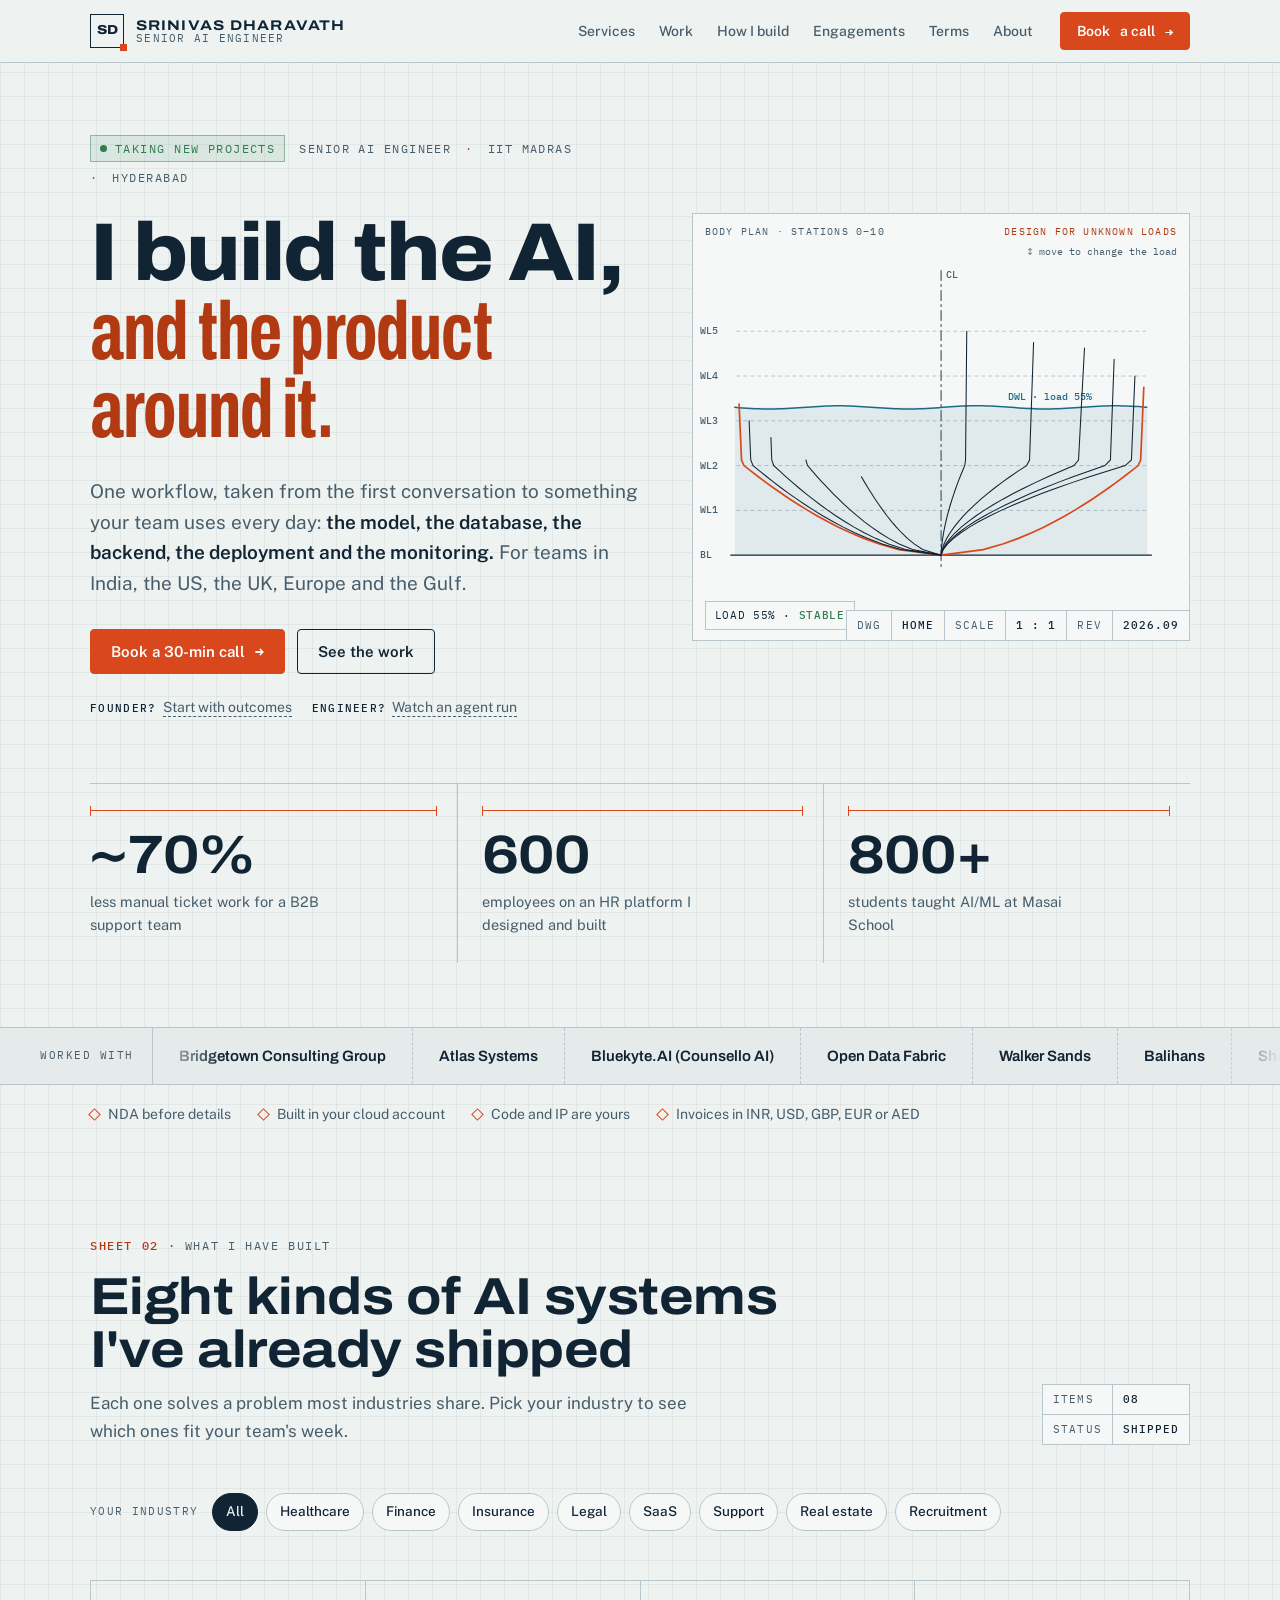
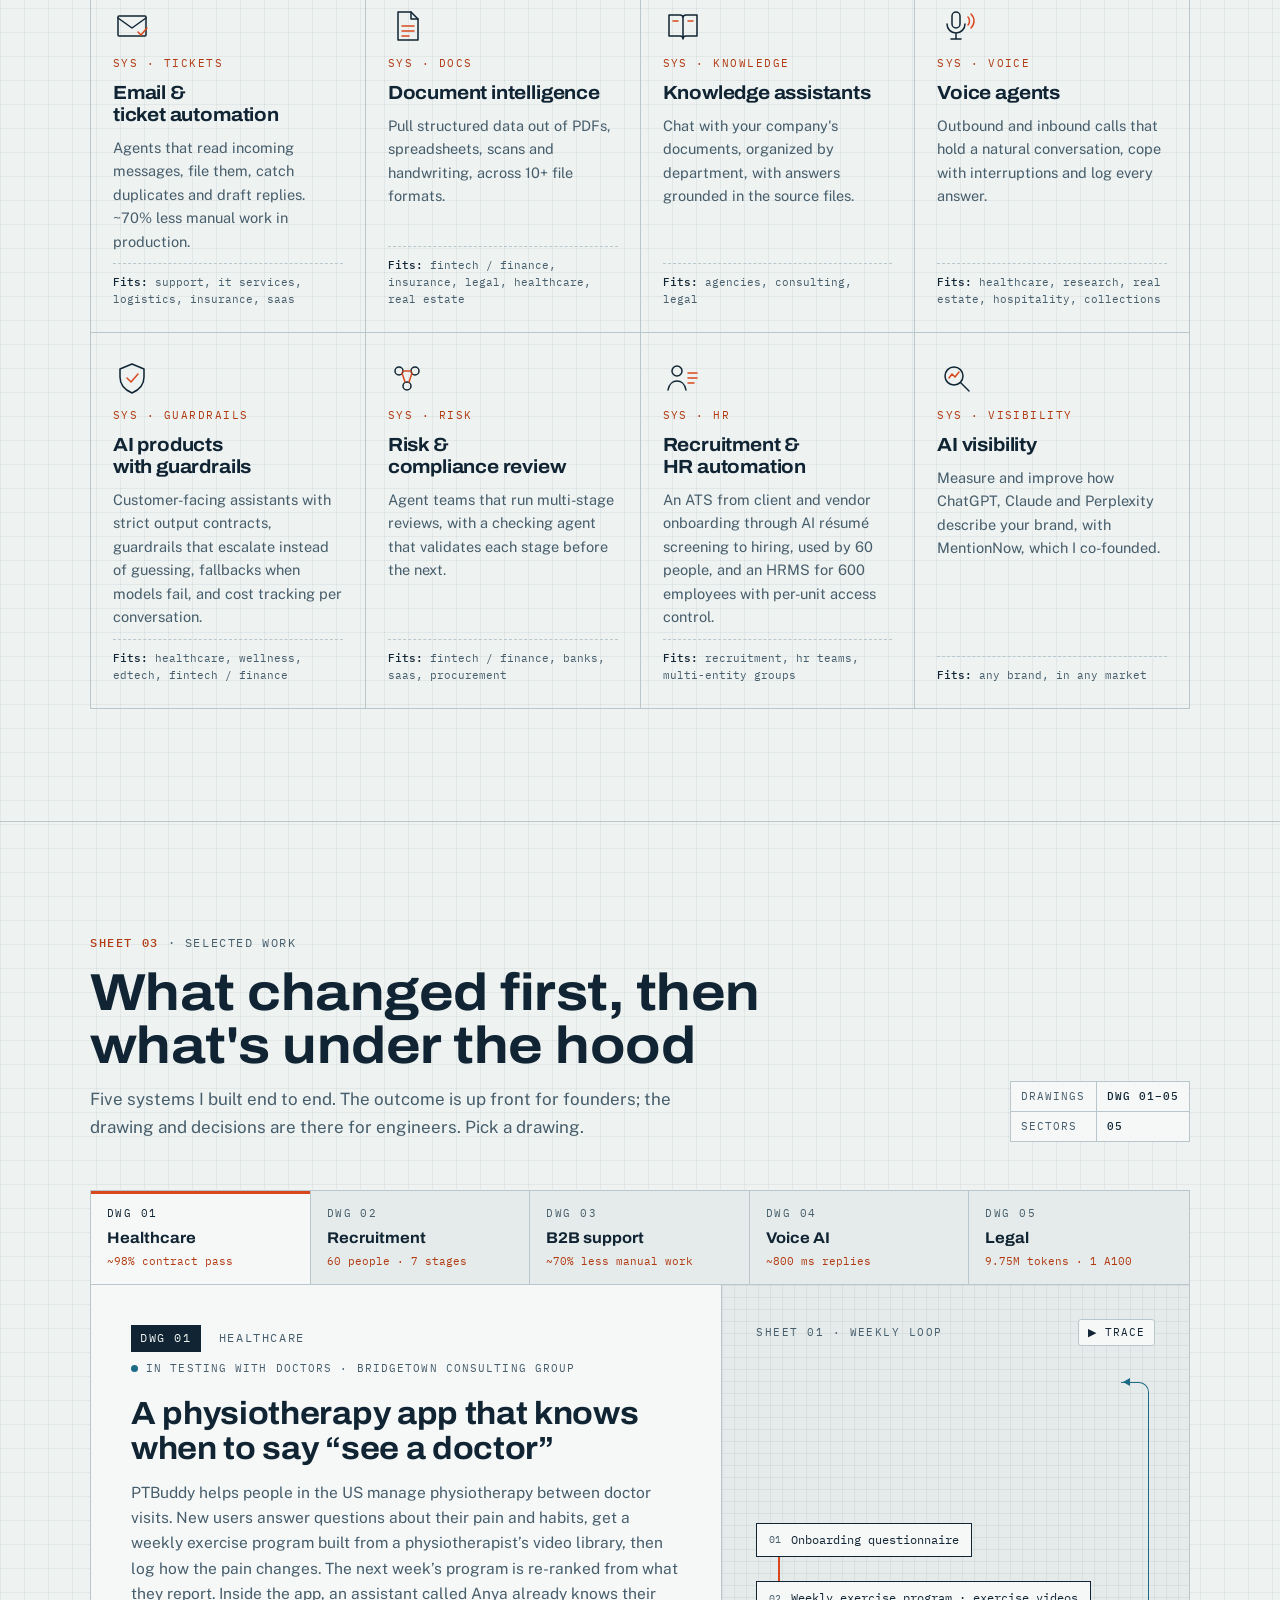
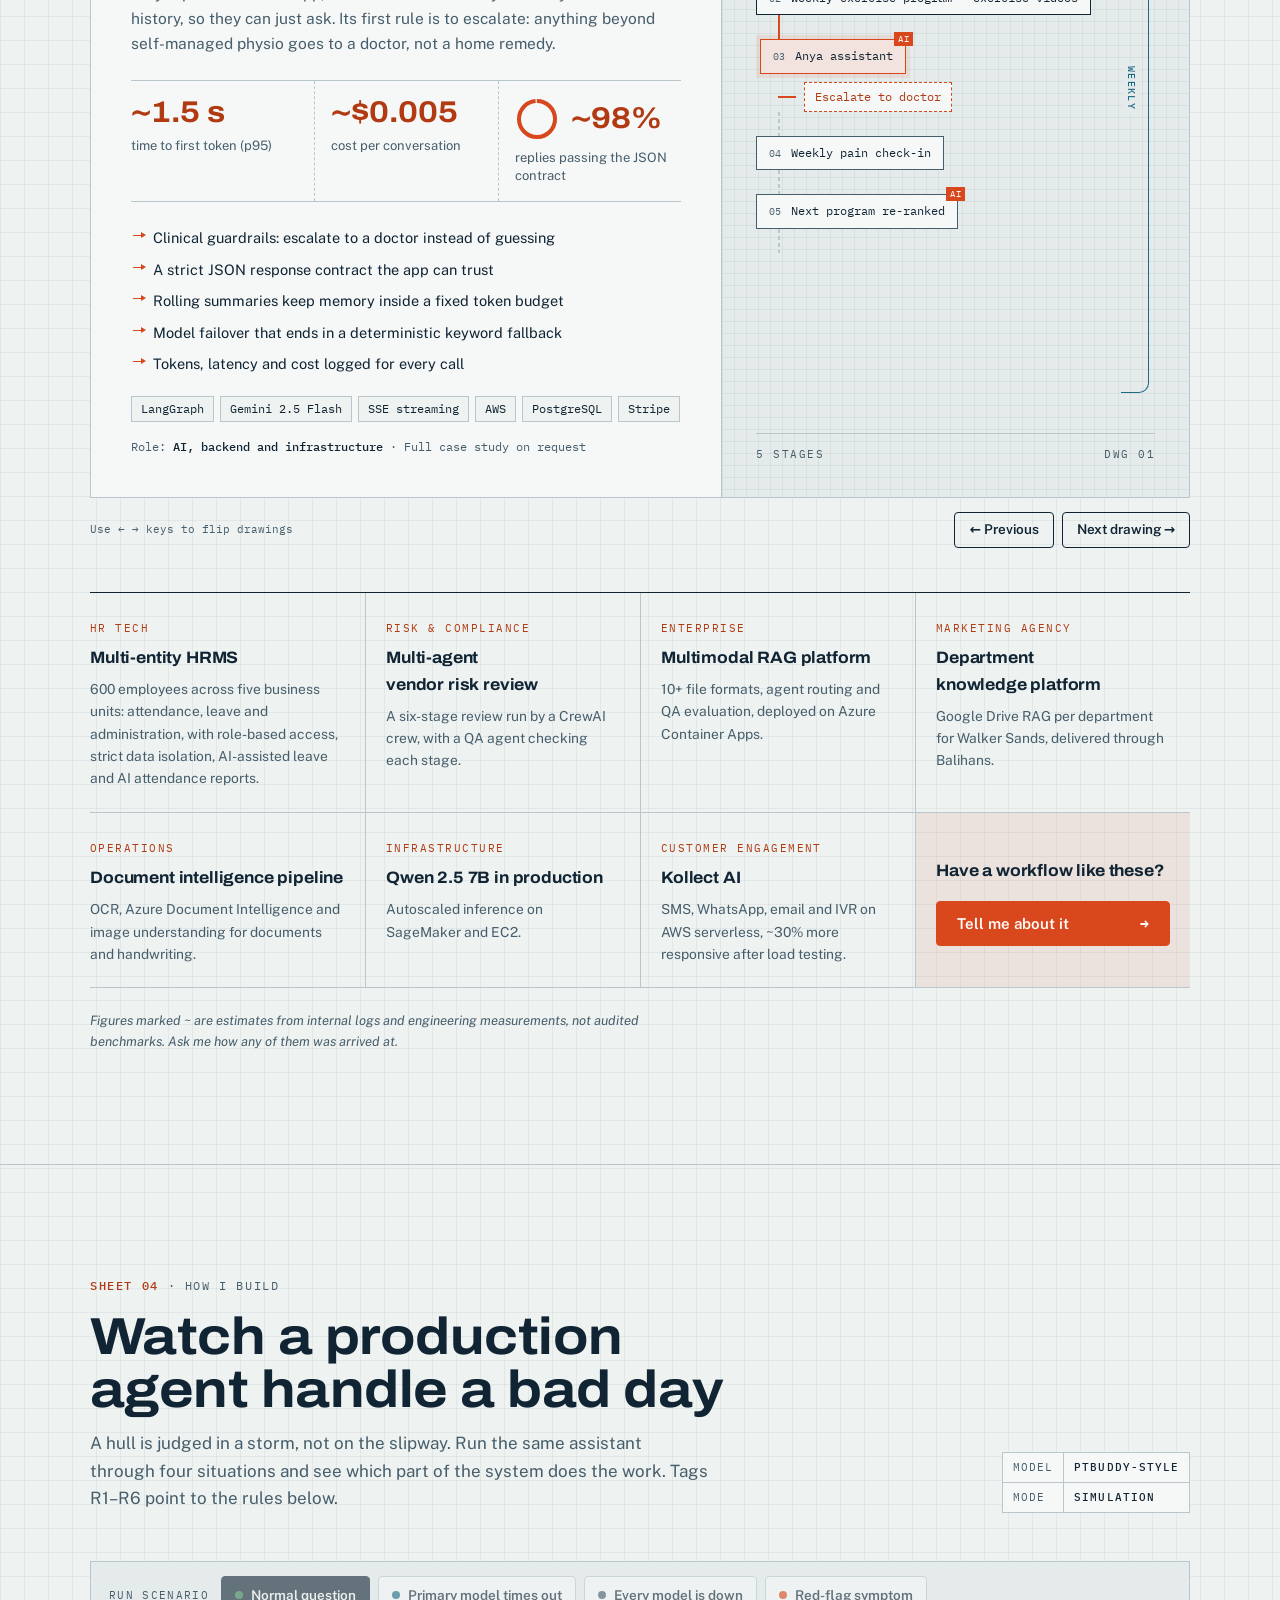
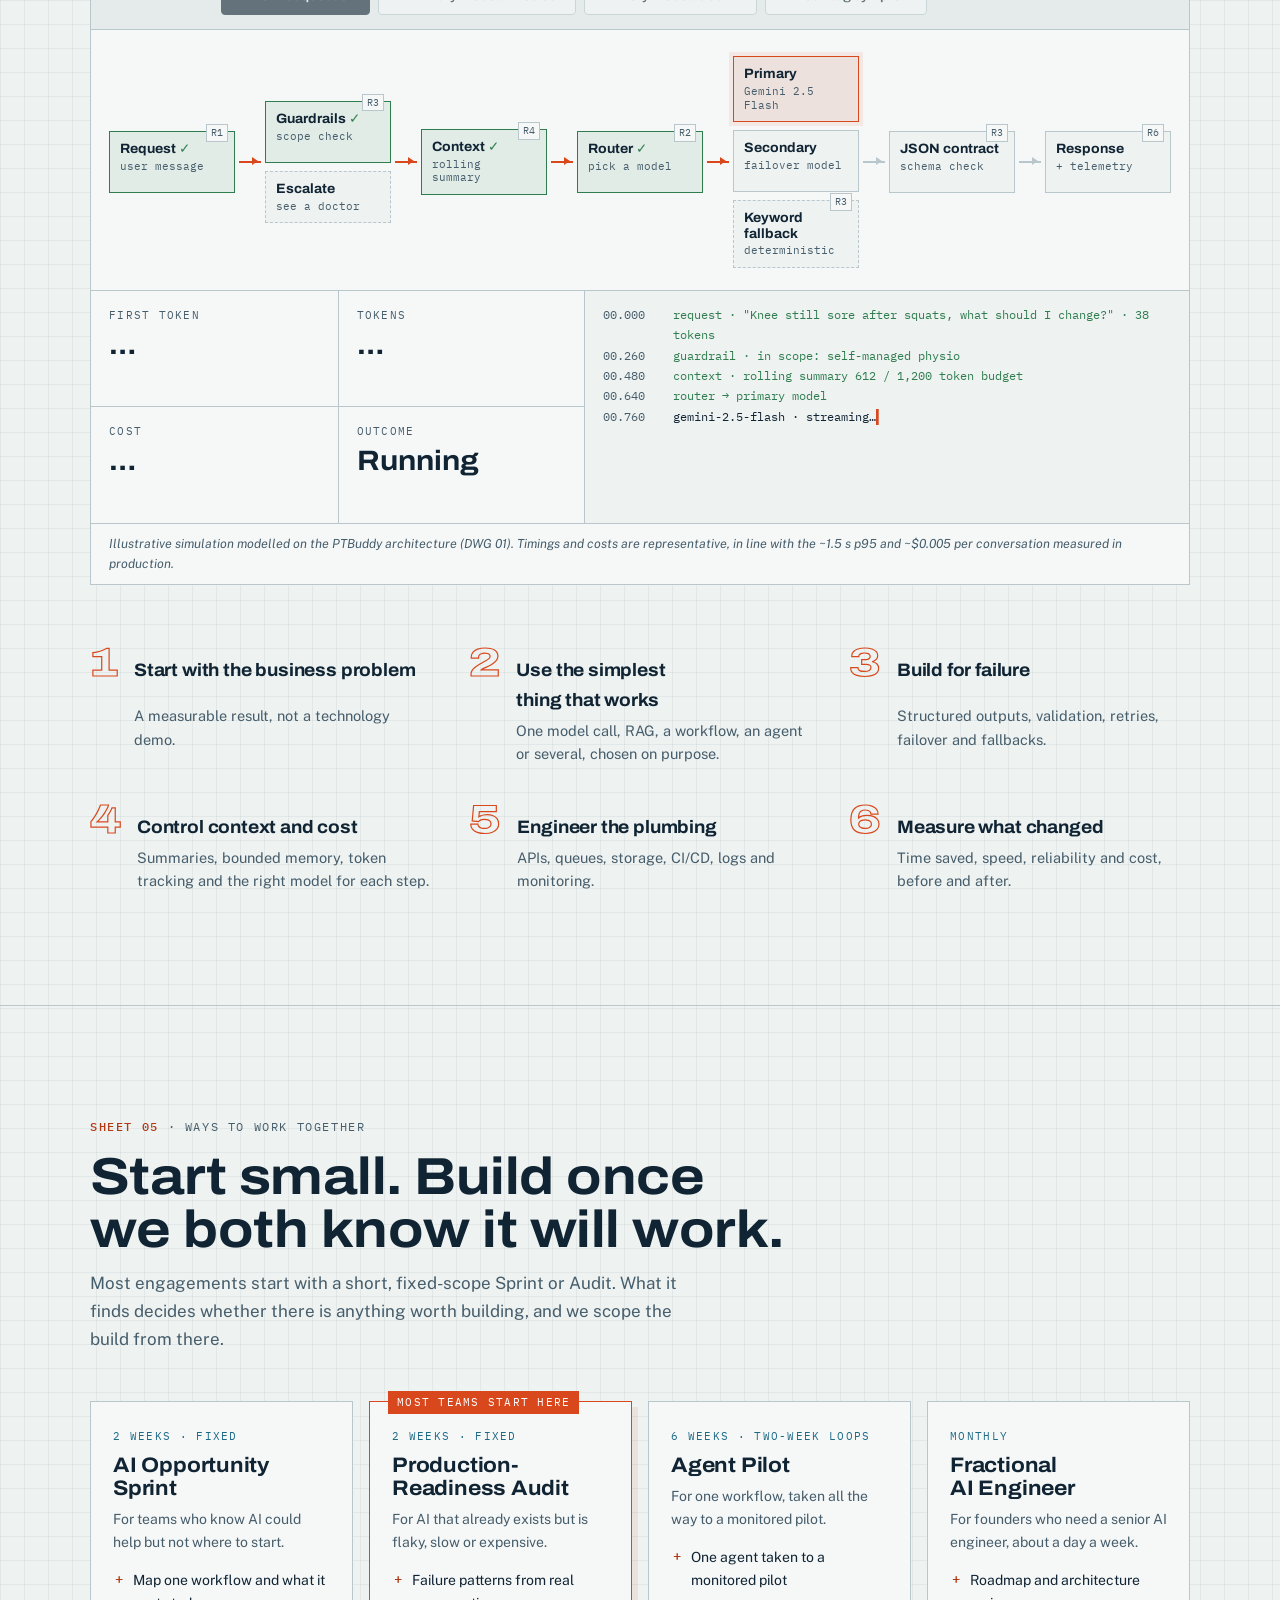
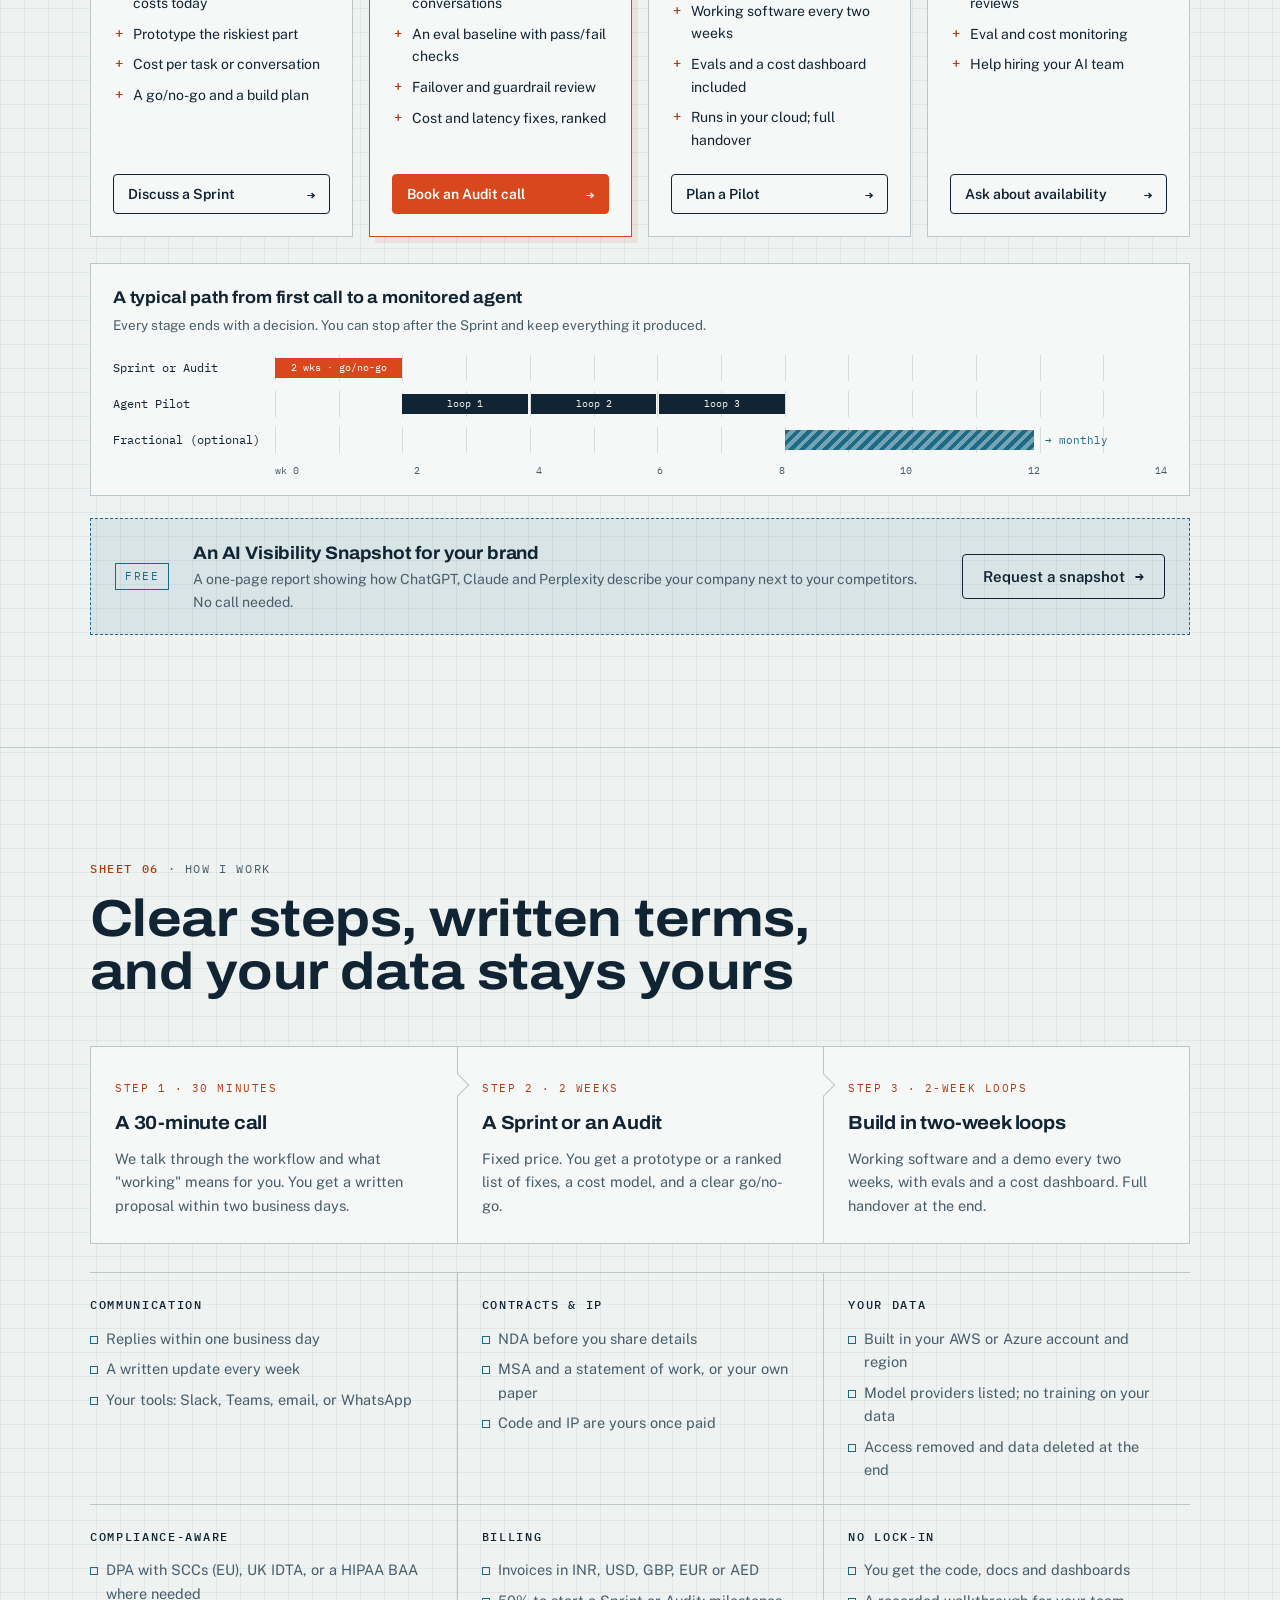
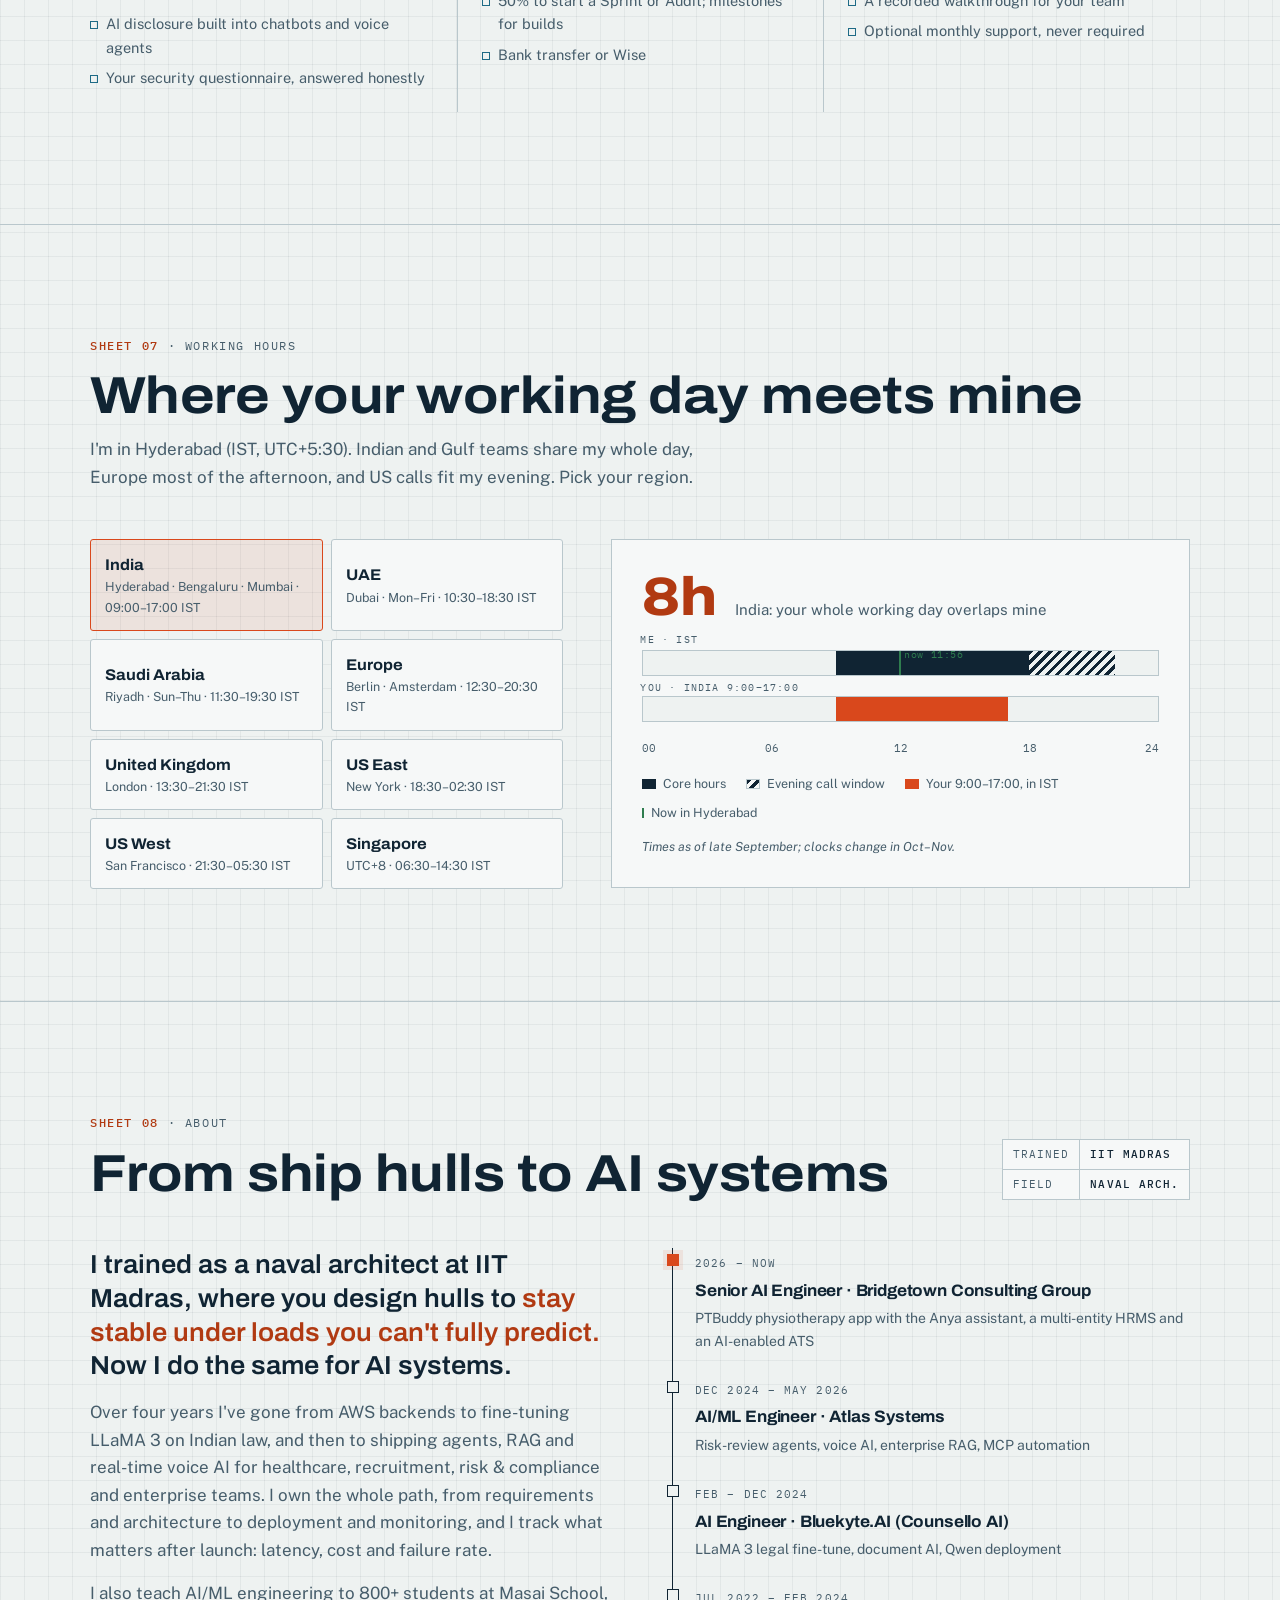
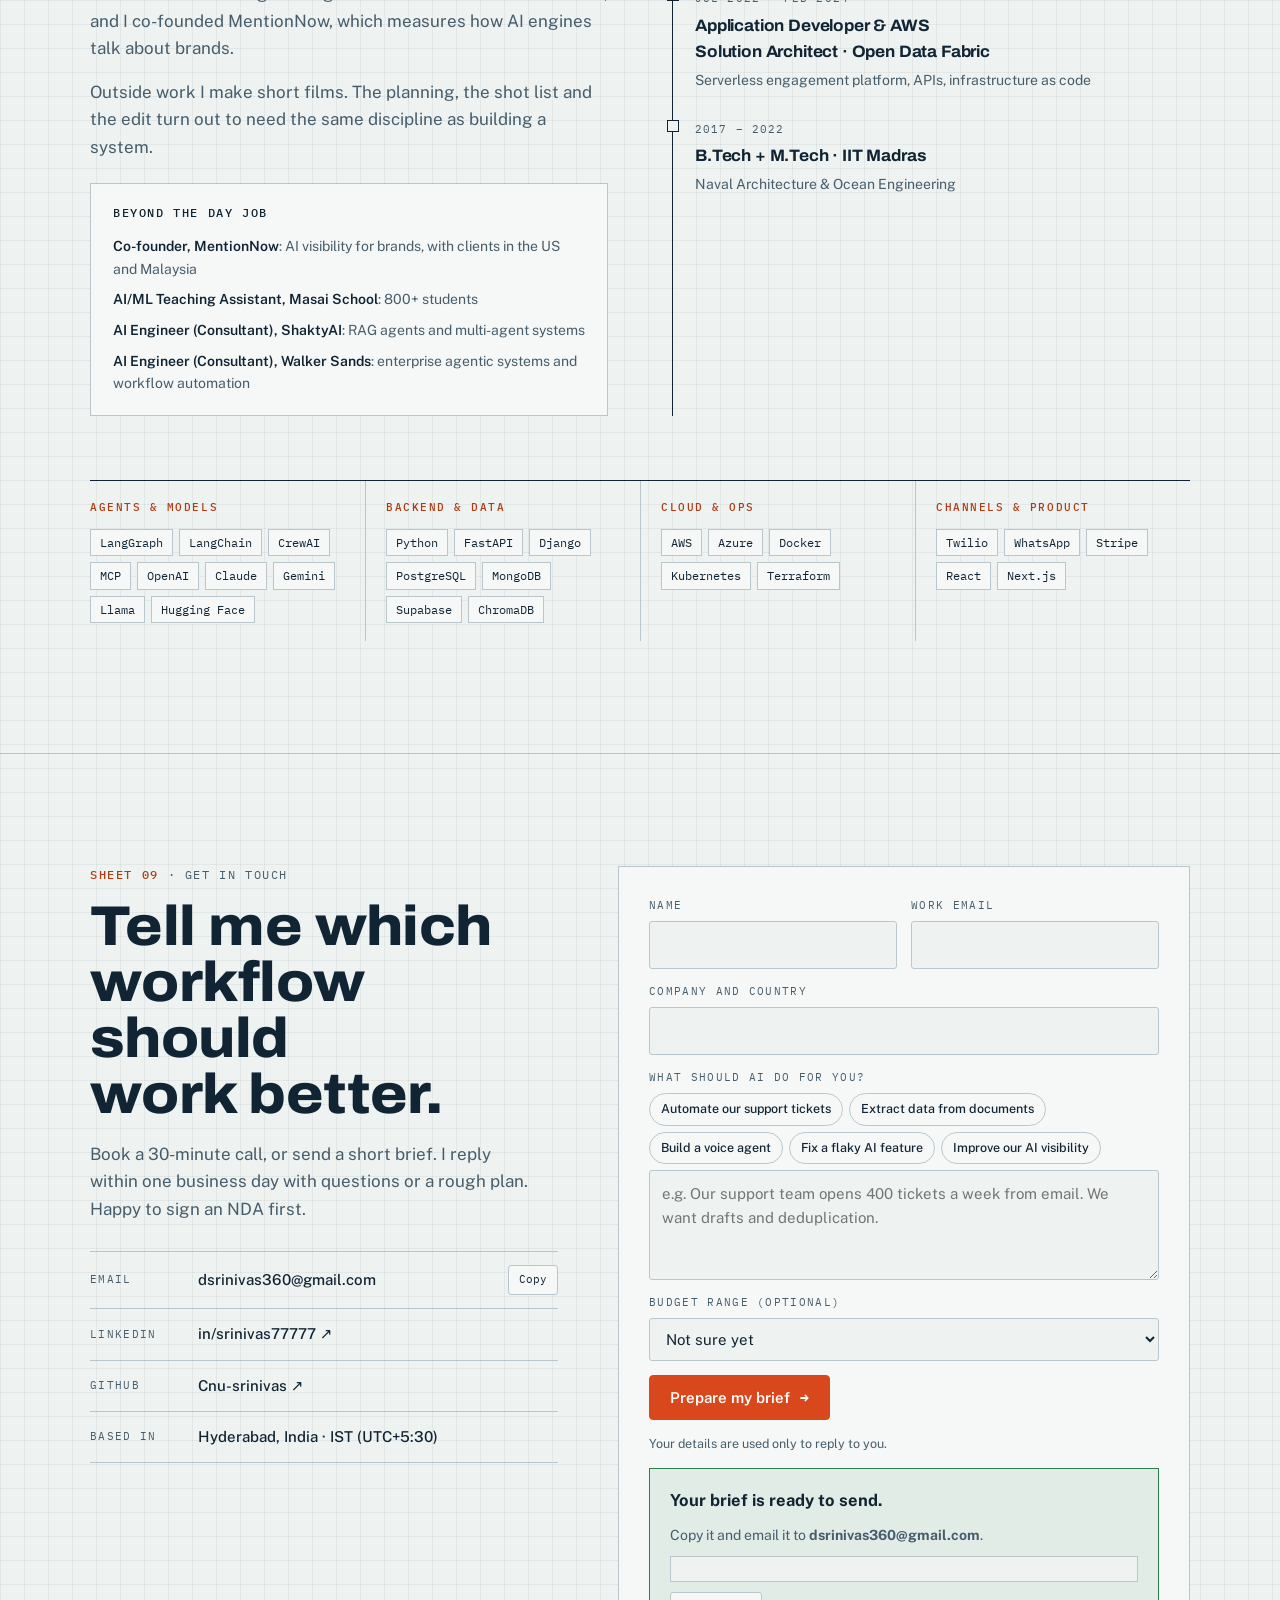
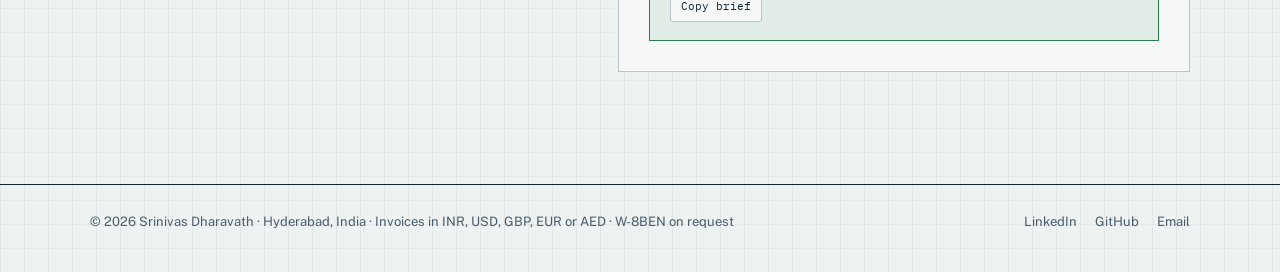
==== commit 5d7aff26: "Rename services heading to "What I have built" and add LinkedIn launch docs Co-Authored-By: Claude O" ====
--- a/srinivas-portfolio (3).html
+++ b/srinivas-portfolio (3).html
@@ -590,7 +590,7 @@
   <div class="wrap">
     <div class="sheet-head reveal">
       <div>
-        <div class="label"><b>Sheet 02</b> · What I can build for you</div>
+        <div class="label"><b>Sheet 02</b> · What I have built</div>
         <h2>Eight kinds of AI systems I've already shipped</h2>
         <p>Each one solves a problem most industries share. Pick your industry to see which ones fit your team's week.</p>
       </div>
